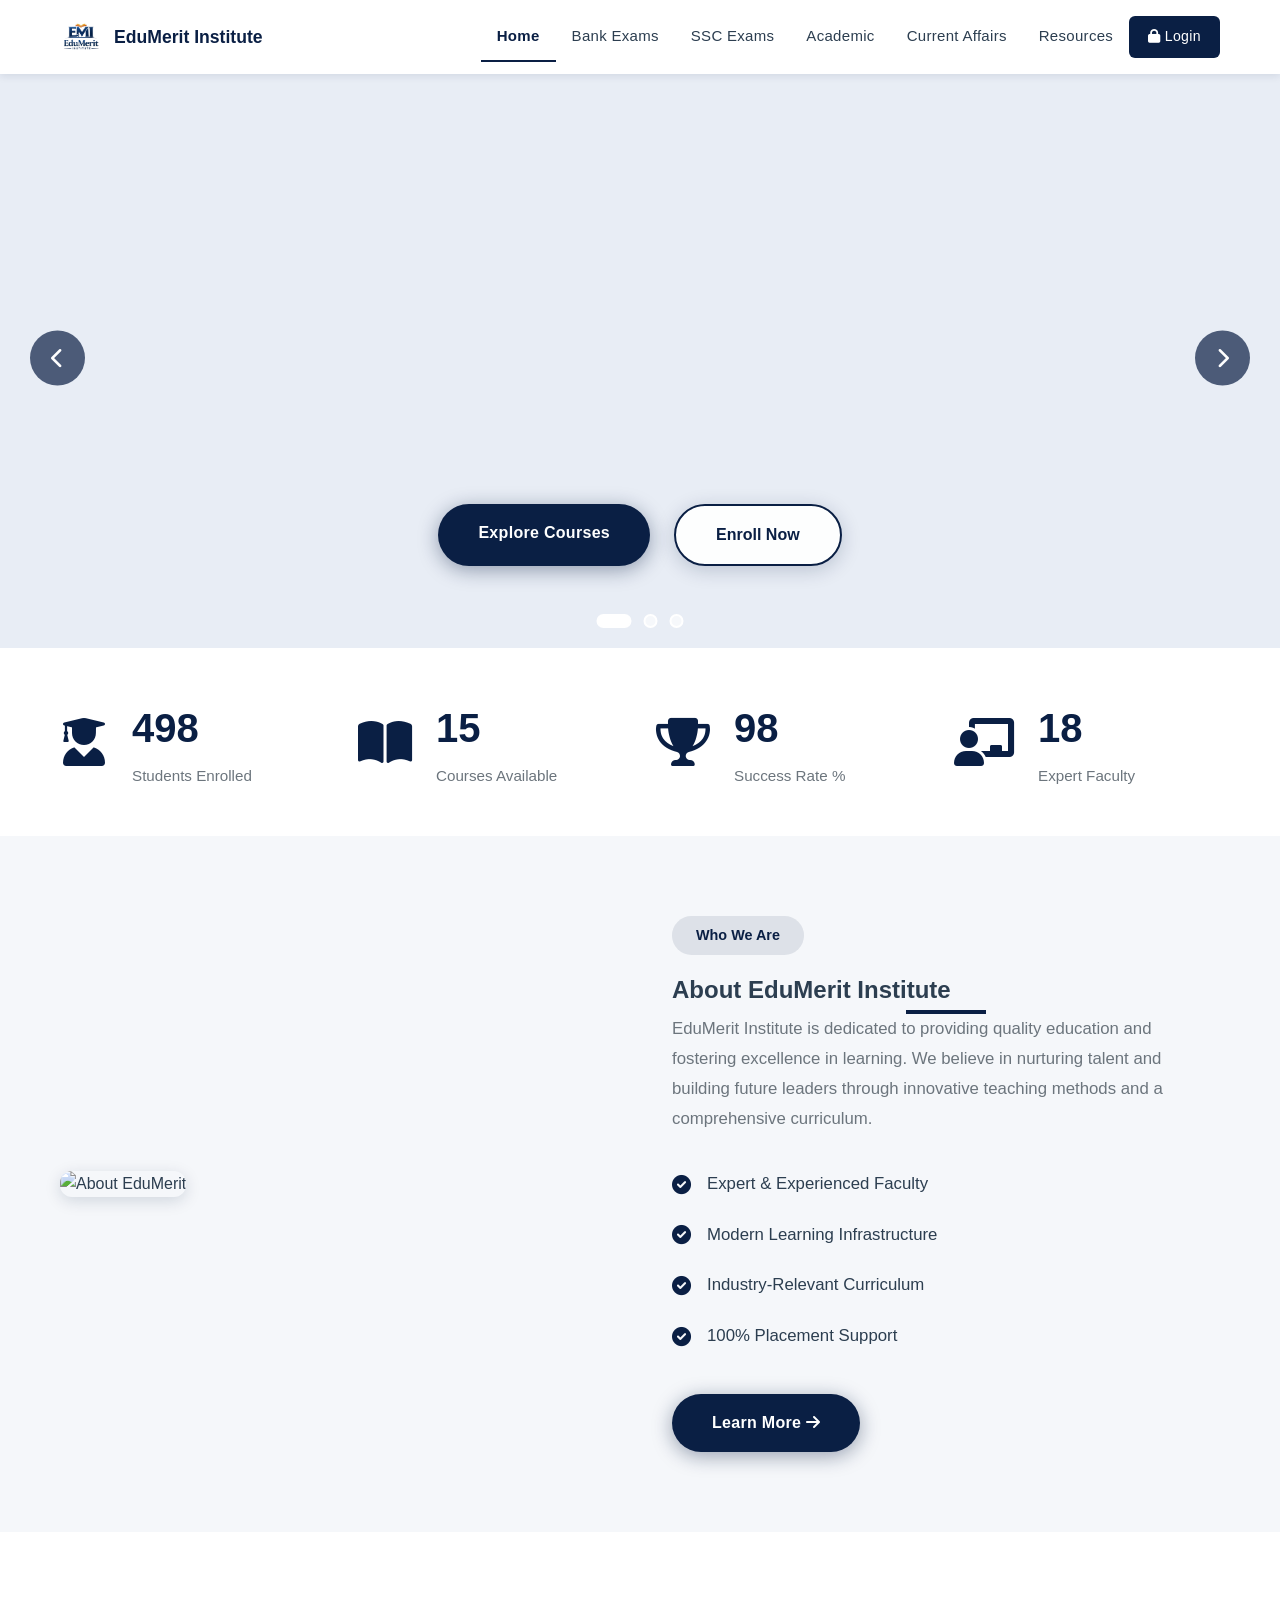
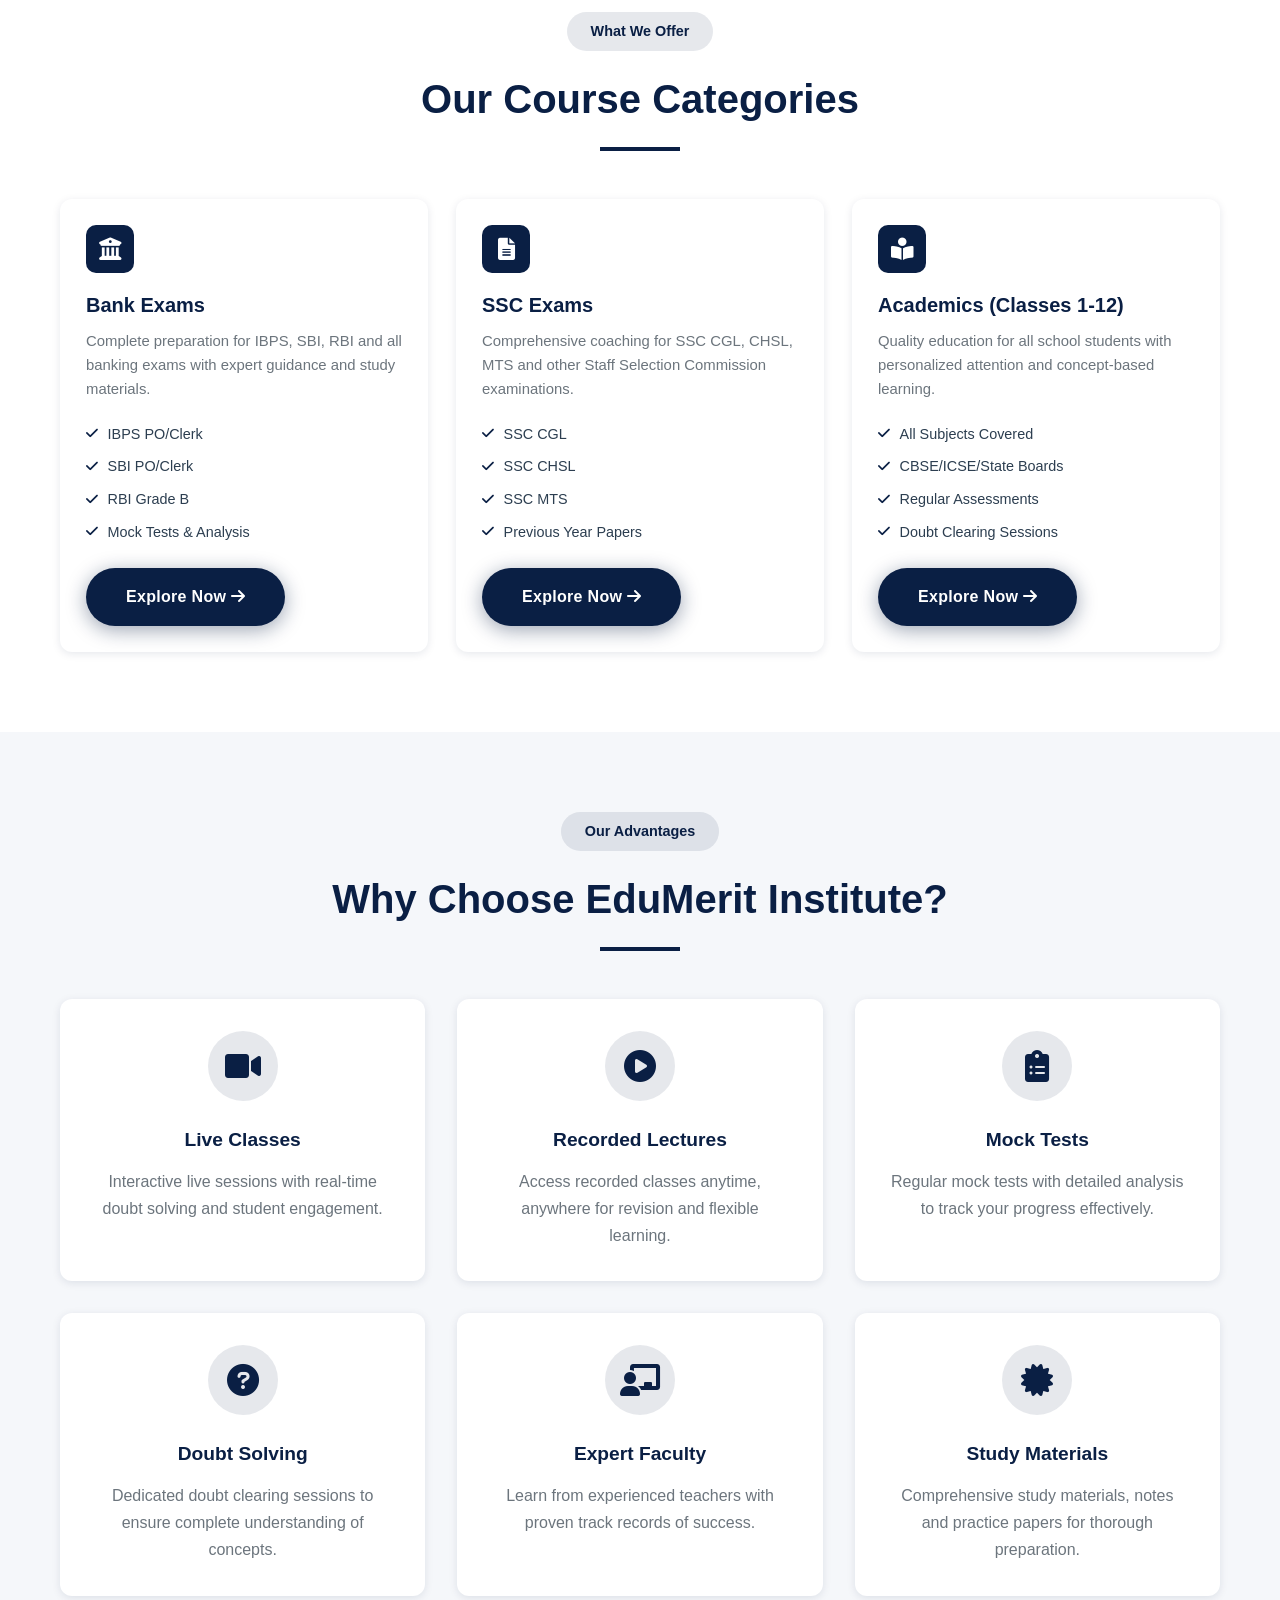
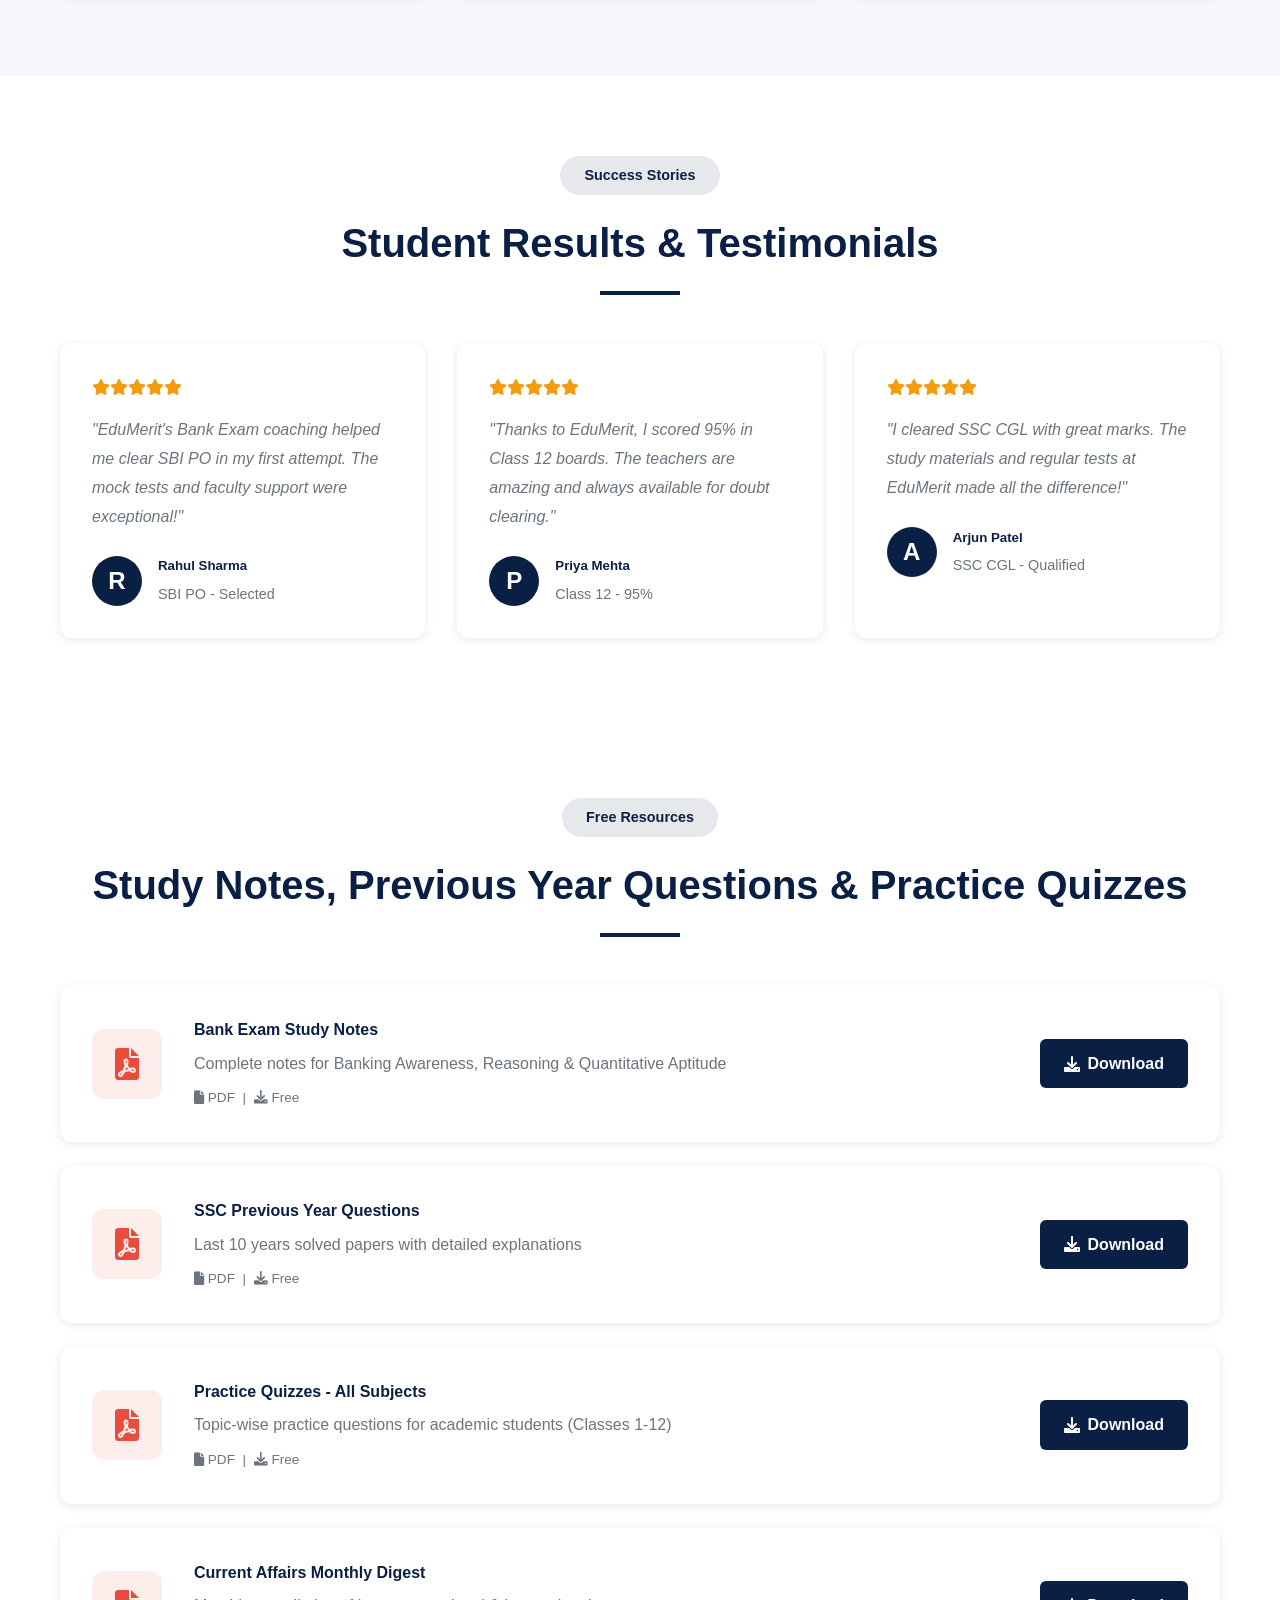
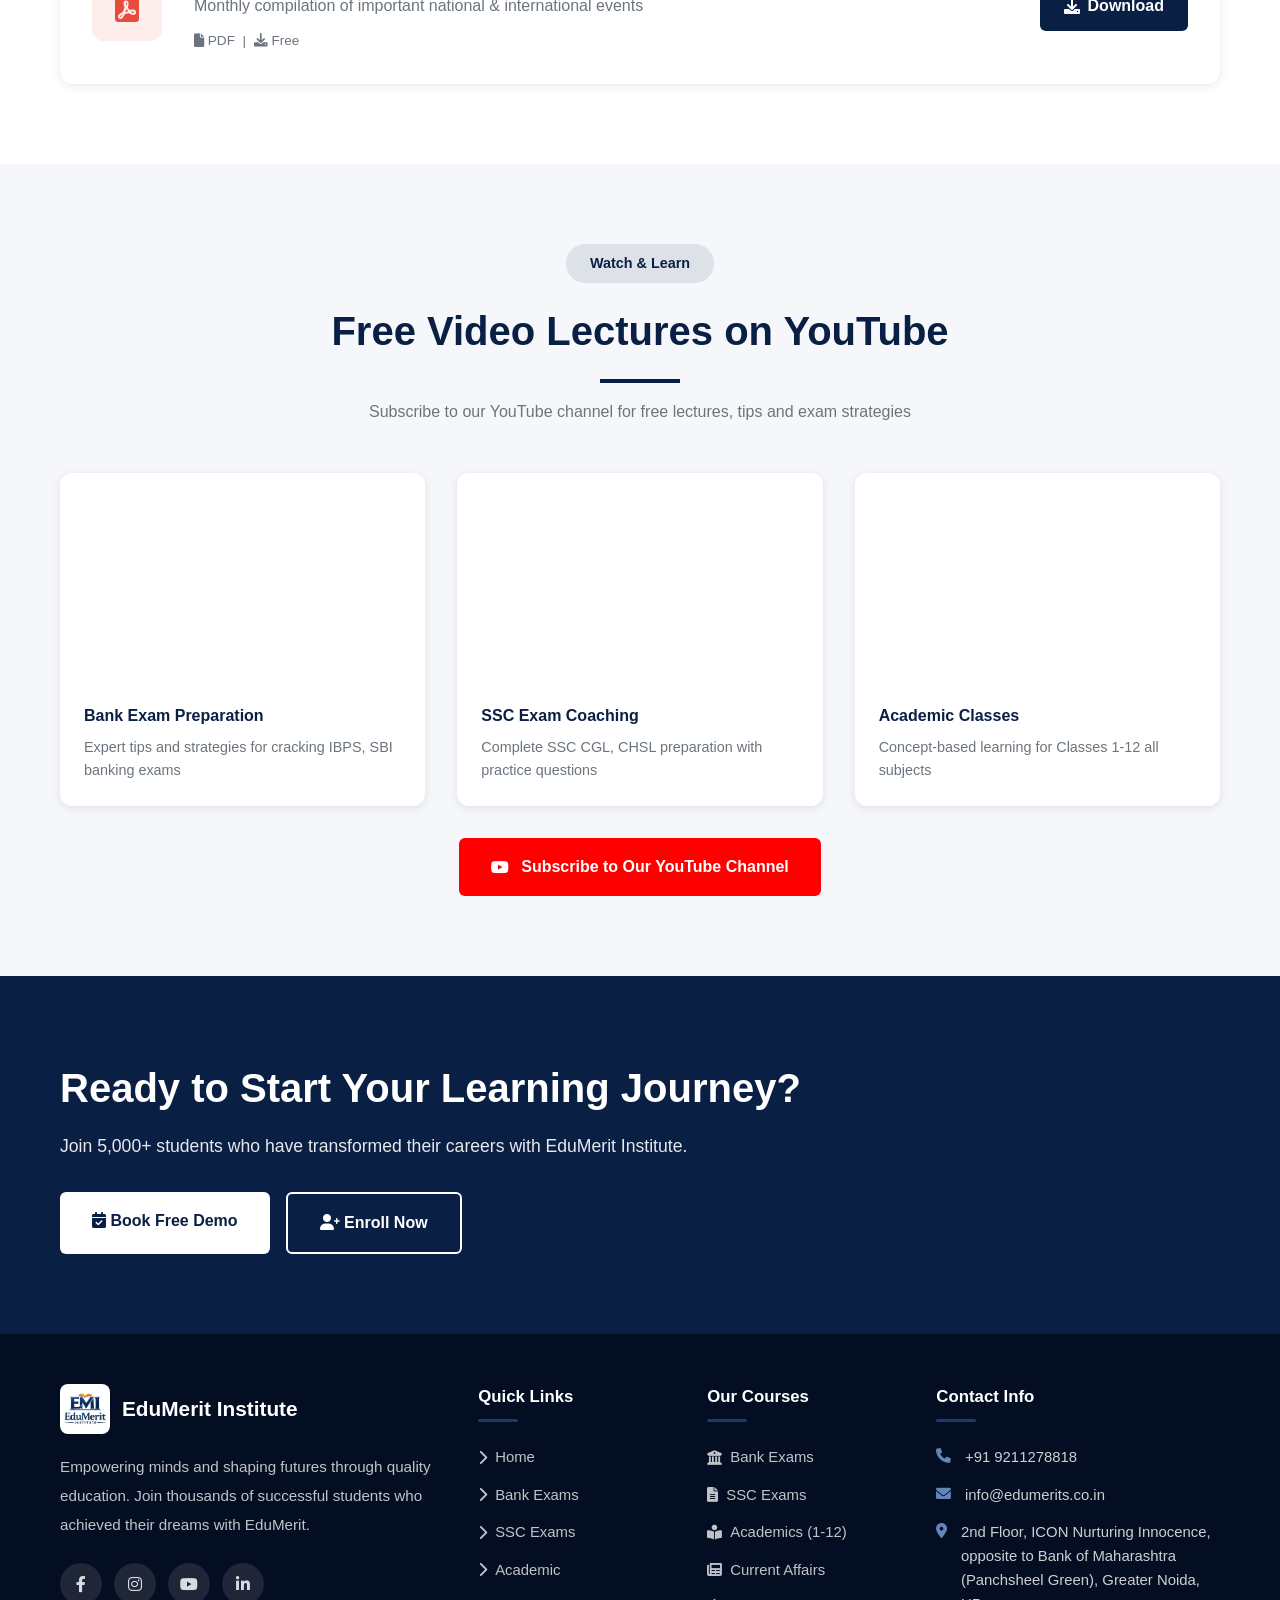
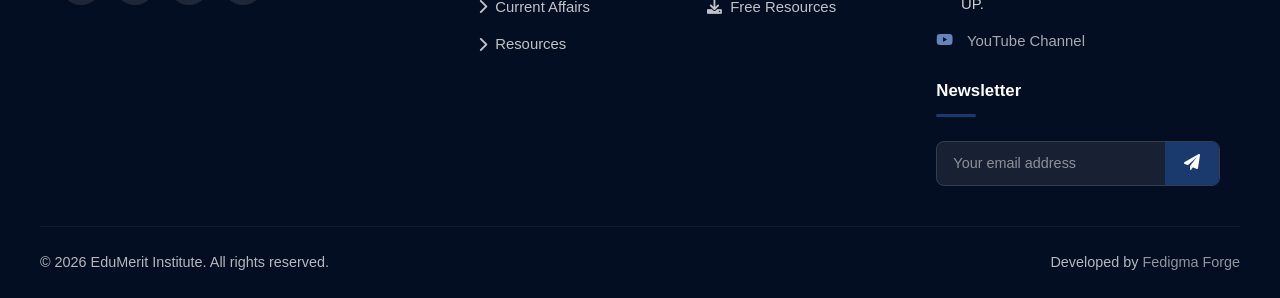
==== index.html @ 6891a433 "initial commit" ====
<!DOCTYPE html>
<html lang="en">
<head>
    <meta charset="UTF-8">
    <meta name="viewport" content="width=device-width, initial-scale=1.0">
    <title>EduMerit Institute - Excellence in Education</title>
    <link rel="stylesheet" href="public/css/style.css">
    <link rel="stylesheet" href="https://cdnjs.cloudflare.com/ajax/libs/font-awesome/6.0.0/css/all.min.css">
</head>
<body>

    <!-- NAVBAR -->
    <nav class="navbar" id="navbar">
        <div class="container nav-inner">
            <a href="index.html" class="logo">
                <img src="Logo/1.jpg" alt="EduMerit">
                <span>EduMerit Institute</span>
            </a>
            <ul class="nav-links" id="navLinks">
                <li><a href="index.html" class="active">Home</a></li>
                <li><a href="pages/bank-exams.html">Bank Exams</a></li>
                <li><a href="pages/ssc-exams.html">SSC Exams</a></li>
                <li><a href="pages/academic.html">Academic</a></li>
                <li><a href="pages/current-affairs.html">Current Affairs</a></li>
                <li><a href="pages/resources.html">Resources</a></li>
                <li><a href="admin/login.html" class="btn-admin"><i class="fas fa-lock"></i> Login</a></li>
            </ul>
            <button class="menu-toggle" id="menuToggle"><i class="fas fa-bars"></i></button>
        </div>
    </nav>

    <!-- HERO BANNER SLIDER -->
    <section class="hero" id="heroBanner">
        <div class="slider-track" id="sliderTrack">
            <div class="slide active" style="background: url('hero Banner section/Homepage Hero Banner- 1.png') center top/100% 100% no-repeat;">
                <div class="slide-content">
                    <div class="slide-btns">
                        <a href="pages/bank-exams.html" class="btn-primary">Explore Courses</a>
                        <a href="pages/academic.html" class="btn-outline">Enroll Now</a>
                    </div>
                </div>
            </div>
            <div class="slide" style="background: url('hero Banner section/Homepage Hero Banner - 2.png') center top/100% 100% no-repeat;">
                <div class="slide-content">
                    <div class="slide-btns">
                        <a href="pages/bank-exams.html" class="btn-primary">Bank Exams</a>
                        <a href="pages/ssc-exams.html" class="btn-outline">SSC Exams</a>
                    </div>
                </div>
            </div>
            <div class="slide" style="background: url('hero Banner section/Homepage Hero Banner - 3.png') center top/100% 100% no-repeat;">
                <div class="slide-content">
                    <div class="slide-btns">
                        <a href="pages/academic.html" class="btn-primary">View Programs</a>
                        <a href="pages/current-affairs.html" class="btn-outline">Current Affairs</a>
                    </div>
                </div>
            </div>
        </div>
        <button class="slider-btn prev" id="sliderPrev"><i class="fas fa-chevron-left"></i></button>
        <button class="slider-btn next" id="sliderNext"><i class="fas fa-chevron-right"></i></button>
        <div class="slider-dots" id="sliderDots">
            <span class="dot active" data-index="0"></span>
            <span class="dot" data-index="1"></span>
            <span class="dot" data-index="2"></span>
        </div>
    </section>

    <!-- STATS BAR -->
    <section class="stats-bar">
        <div class="container stats-grid">
            <div class="stat-item">
                <i class="fas fa-user-graduate"></i>
                <div>
                    <h3 class="counter" data-target="500">0</h3>
                    <p>Students Enrolled</p>
                </div>
            </div>
            <div class="stat-item">
                <i class="fas fa-book-open"></i>
                <div>
                    <h3 class="counter" data-target="15">0</h3>
                    <p>Courses Available</p>
                </div>
            </div>
            <div class="stat-item">
                <i class="fas fa-trophy"></i>
                <div>
                    <h3 class="counter" data-target="98">0</h3>
                    <p>Success Rate %</p>
                </div>
            </div>
            <div class="stat-item">
                <i class="fas fa-chalkboard-teacher"></i>
                <div>
                    <h3 class="counter" data-target="18">0</h3>
                    <p>Expert Faculty</p>
                </div>
            </div>
        </div>
    </section>

    <!-- ABOUT SECTION -->
    <section class="about-section">
        <div class="container about-grid">
            <div class="about-img">
                <img src="Logo/2.jpg" alt="About EduMerit">
            </div>
            <div class="about-text">
                <span class="section-tag">Who We Are</span>
                <h2>About EduMerit Institute</h2>
                <div class="divider"></div>
                <p id="aboutPreview">EduMerit Institute is dedicated to providing quality education and fostering excellence in learning. We believe in nurturing talent and building future leaders through innovative teaching methods and a comprehensive curriculum.</p>
                <ul class="check-list">
                    <li><i class="fas fa-check-circle"></i> Expert & Experienced Faculty</li>
                    <li><i class="fas fa-check-circle"></i> Modern Learning Infrastructure</li>
                    <li><i class="fas fa-check-circle"></i> Industry-Relevant Curriculum</li>
                    <li><i class="fas fa-check-circle"></i> 100% Placement Support</li>
                </ul>
                <a href="pages/about.html" class="btn-primary">Learn More <i class="fas fa-arrow-right"></i></a>
            </div>
        </div>
    </section>

    <!-- COURSES SECTION -->
    <section class="courses-section" id="courses">
        <div class="container">
            <div class="section-header">
                <span class="section-tag">What We Offer</span>
                <h2>Our Course Categories</h2>
                <div class="divider"></div>
            </div>
            <div class="main-courses-grid">
                <div class="main-course-card">
                    <div class="main-course-icon"><i class="fas fa-university"></i></div>
                    <h3>Bank Exams</h3>
                    <p>Complete preparation for IBPS, SBI, RBI and all banking exams with expert guidance and study materials.</p>
                    <ul class="course-features">
                        <li><i class="fas fa-check"></i> IBPS PO/Clerk</li>
                        <li><i class="fas fa-check"></i> SBI PO/Clerk</li>
                        <li><i class="fas fa-check"></i> RBI Grade B</li>
                        <li><i class="fas fa-check"></i> Mock Tests & Analysis</li>
                    </ul>
                    <a href="pages/bank-exams.html" class="btn-primary">Explore Now <i class="fas fa-arrow-right"></i></a>
                </div>
                <div class="main-course-card">
                    <div class="main-course-icon"><i class="fas fa-file-alt"></i></div>
                    <h3>SSC Exams</h3>
                    <p>Comprehensive coaching for SSC CGL, CHSL, MTS and other Staff Selection Commission examinations.</p>
                    <ul class="course-features">
                        <li><i class="fas fa-check"></i> SSC CGL</li>
                        <li><i class="fas fa-check"></i> SSC CHSL</li>
                        <li><i class="fas fa-check"></i> SSC MTS</li>
                        <li><i class="fas fa-check"></i> Previous Year Papers</li>
                    </ul>
                    <a href="pages/ssc-exams.html" class="btn-primary">Explore Now <i class="fas fa-arrow-right"></i></a>
                </div>
                <div class="main-course-card">
                    <div class="main-course-icon"><i class="fas fa-book-reader"></i></div>
                    <h3>Academics (Classes 1-12)</h3>
                    <p>Quality education for all school students with personalized attention and concept-based learning.</p>
                    <ul class="course-features">
                        <li><i class="fas fa-check"></i> All Subjects Covered</li>
                        <li><i class="fas fa-check"></i> CBSE/ICSE/State Boards</li>
                        <li><i class="fas fa-check"></i> Regular Assessments</li>
                        <li><i class="fas fa-check"></i> Doubt Clearing Sessions</li>
                    </ul>
                    <a href="pages/academic.html" class="btn-primary">Explore Now <i class="fas fa-arrow-right"></i></a>
                </div>
            </div>
        </div>
    </section>

    <!-- WHY CHOOSE US -->
    <section class="why-choose-section">
        <div class="container">
            <div class="section-header">
                <span class="section-tag">Our Advantages</span>
                <h2>Why Choose EduMerit Institute?</h2>
                <div class="divider"></div>
            </div>
            <div class="features-grid">
                <div class="feature-card">
                    <div class="feature-icon"><i class="fas fa-video"></i></div>
                    <h4>Live Classes</h4>
                    <p>Interactive live sessions with real-time doubt solving and student engagement.</p>
                </div>
                <div class="feature-card">
                    <div class="feature-icon"><i class="fas fa-play-circle"></i></div>
                    <h4>Recorded Lectures</h4>
                    <p>Access recorded classes anytime, anywhere for revision and flexible learning.</p>
                </div>
                <div class="feature-card">
                    <div class="feature-icon"><i class="fas fa-clipboard-list"></i></div>
                    <h4>Mock Tests</h4>
                    <p>Regular mock tests with detailed analysis to track your progress effectively.</p>
                </div>
                <div class="feature-card">
                    <div class="feature-icon"><i class="fas fa-question-circle"></i></div>
                    <h4>Doubt Solving</h4>
                    <p>Dedicated doubt clearing sessions to ensure complete understanding of concepts.</p>
                </div>
                <div class="feature-card">
                    <div class="feature-icon"><i class="fas fa-chalkboard-teacher"></i></div>
                    <h4>Expert Faculty</h4>
                    <p>Learn from experienced teachers with proven track records of success.</p>
                </div>
                <div class="feature-card">
                    <div class="feature-icon"><i class="fas fa-certificate"></i></div>
                    <h4>Study Materials</h4>
                    <p>Comprehensive study materials, notes and practice papers for thorough preparation.</p>
                </div>
            </div>
        </div>
    </section>

    <!-- STUDENT RESULTS / TESTIMONIALS -->
    <section class="results-section">
        <div class="container">
            <div class="section-header">
                <span class="section-tag">Success Stories</span>
                <h2>Student Results & Testimonials</h2>
                <div class="divider"></div>
            </div>
            <div class="results-grid" id="testimonialsGrid">
                <div class="testimonial-card">
                    <div class="stars"><i class="fas fa-star"></i><i class="fas fa-star"></i><i class="fas fa-star"></i><i class="fas fa-star"></i><i class="fas fa-star"></i></div>
                    <p>"EduMerit's Bank Exam coaching helped me clear SBI PO in my first attempt. The mock tests and faculty support were exceptional!"</p>
                    <div class="testimonial-author">
                        <div class="author-avatar">R</div>
                        <div>
                            <h5>Rahul Sharma</h5>
                            <span>SBI PO - Selected</span>
                        </div>
                    </div>
                </div>
                <div class="testimonial-card">
                    <div class="stars"><i class="fas fa-star"></i><i class="fas fa-star"></i><i class="fas fa-star"></i><i class="fas fa-star"></i><i class="fas fa-star"></i></div>
                    <p>"Thanks to EduMerit, I scored 95% in Class 12 boards. The teachers are amazing and always available for doubt clearing."</p>
                    <div class="testimonial-author">
                        <div class="author-avatar">P</div>
                        <div>
                            <h5>Priya Mehta</h5>
                            <span>Class 12 - 95%</span>
                        </div>
                    </div>
                </div>
                <div class="testimonial-card">
                    <div class="stars"><i class="fas fa-star"></i><i class="fas fa-star"></i><i class="fas fa-star"></i><i class="fas fa-star"></i><i class="fas fa-star"></i></div>
                    <p>"I cleared SSC CGL with great marks. The study materials and regular tests at EduMerit made all the difference!"</p>
                    <div class="testimonial-author">
                        <div class="author-avatar">A</div>
                        <div>
                            <h5>Arjun Patel</h5>
                            <span>SSC CGL - Qualified</span>
                        </div>
                    </div>
                </div>
            </div>
        </div>
    </section>

    <!-- FREE RESOURCES -->
    <section class="resources-section" id="resources">
        <div class="container">
            <div class="section-header">
                <span class="section-tag">Free Resources</span>
                <h2>Study Notes, Previous Year Questions & Practice Quizzes</h2>
                <div class="divider"></div>
            </div>
            <div class="resources-grid" id="resourcesGrid">
                <div class="resource-card">
                    <div class="resource-icon pdf"><i class="fas fa-file-pdf"></i></div>
                    <div class="resource-info">
                        <h4>Bank Exam Study Notes</h4>
                        <p>Complete notes for Banking Awareness, Reasoning & Quantitative Aptitude</p>
                        <span class="resource-meta"><i class="fas fa-file"></i> PDF &nbsp;|&nbsp; <i class="fas fa-download"></i> Free</span>
                    </div>
                    <a href="#" class="btn-download"><i class="fas fa-download"></i> Download</a>
                </div>
                <div class="resource-card">
                    <div class="resource-icon pdf"><i class="fas fa-file-pdf"></i></div>
                    <div class="resource-info">
                        <h4>SSC Previous Year Questions</h4>
                        <p>Last 10 years solved papers with detailed explanations</p>
                        <span class="resource-meta"><i class="fas fa-file"></i> PDF &nbsp;|&nbsp; <i class="fas fa-download"></i> Free</span>
                    </div>
                    <a href="#" class="btn-download"><i class="fas fa-download"></i> Download</a>
                </div>
                <div class="resource-card">
                    <div class="resource-icon pdf"><i class="fas fa-file-pdf"></i></div>
                    <div class="resource-info">
                        <h4>Practice Quizzes - All Subjects</h4>
                        <p>Topic-wise practice questions for academic students (Classes 1-12)</p>
                        <span class="resource-meta"><i class="fas fa-file"></i> PDF &nbsp;|&nbsp; <i class="fas fa-download"></i> Free</span>
                    </div>
                    <a href="#" class="btn-download"><i class="fas fa-download"></i> Download</a>
                </div>
                <div class="resource-card">
                    <div class="resource-icon pdf"><i class="fas fa-file-pdf"></i></div>
                    <div class="resource-info">
                        <h4>Current Affairs Monthly Digest</h4>
                        <p>Monthly compilation of important national & international events</p>
                        <span class="resource-meta"><i class="fas fa-file"></i> PDF &nbsp;|&nbsp; <i class="fas fa-download"></i> Free</span>
                    </div>
                    <a href="#" class="btn-download"><i class="fas fa-download"></i> Download</a>
                </div>
            </div>
        </div>
    </section>



    <!-- YOUTUBE / VIDEO SECTION -->
    <section class="video-section">
        <div class="container">
            <div class="section-header">
                <span class="section-tag">Watch & Learn</span>
                <h2>Free Video Lectures on YouTube</h2>
                <div class="divider"></div>
                <p style="color:var(--text-gray);margin-top:1rem;">Subscribe to our YouTube channel for free lectures, tips and exam strategies</p>
            </div>
            <div class="video-grid">
                <div class="video-card">
                    <div class="video-thumb">
                        <iframe src="https://www.youtube.com/embed?listType=user_uploads&list=UCu2cD8WHMywQ0KlH54UnqwQ" allowfullscreen title="EduMerit Bank Exam Lecture"></iframe>
                    </div>
                    <div class="video-info">
                        <h4>Bank Exam Preparation</h4>
                        <p>Expert tips and strategies for cracking IBPS, SBI banking exams</p>
                    </div>
                </div>
                <div class="video-card">
                    <div class="video-thumb">
                        <iframe src="https://www.youtube.com/embed?listType=user_uploads&list=UCu2cD8WHMywQ0KlH54UnqwQ" allowfullscreen title="EduMerit SSC Exam Lecture"></iframe>
                    </div>
                    <div class="video-info">
                        <h4>SSC Exam Coaching</h4>
                        <p>Complete SSC CGL, CHSL preparation with practice questions</p>
                    </div>
                </div>
                <div class="video-card">
                    <div class="video-thumb">
                        <iframe src="https://www.youtube.com/embed?listType=user_uploads&list=UCu2cD8WHMywQ0KlH54UnqwQ" allowfullscreen title="EduMerit Academic Lecture"></iframe>
                    </div>
                    <div class="video-info">
                        <h4>Academic Classes</h4>
                        <p>Concept-based learning for Classes 1-12 all subjects</p>
                    </div>
                </div>
            </div>
            <div class="text-center mt-2">
                <a href="https://www.youtube.com/channel/UCu2cD8WHMywQ0KlH54UnqwQ" target="_blank" class="btn-youtube">
                    <i class="fab fa-youtube"></i> Subscribe to Our YouTube Channel
                </a>
            </div>
        </div>
    </section>

    <!-- CTA BANNER -->
    <section class="cta-section">
        <div class="container cta-inner">
            <div class="cta-text">
                <h2>Ready to Start Your Learning Journey?</h2>
                <p>Join 5,000+ students who have transformed their careers with EduMerit Institute.</p>
            </div>
            <div class="cta-actions">
                <a href="pages/contact.html" class="btn-white"><i class="fas fa-calendar-check"></i> Book Free Demo</a>
                <a href="pages/contact.html" class="btn-outline-white"><i class="fas fa-user-plus"></i> Enroll Now</a>
            </div>
        </div>
    </section>

    <!-- FOOTER -->
    <footer class="footer">
        <div class="container footer-grid">
            <div class="footer-col">
                <div class="footer-logo">
                    <img src="Logo/1.jpg" alt="EduMerit">
                    <span>EduMerit Institute</span>
                </div>
                <p>Empowering minds and shaping futures through quality education. Join thousands of successful students who achieved their dreams with EduMerit.</p>
                <div class="social-links">
                    <a href="https://www.facebook.com/profile.php?id=61588608520301" target="_blank" class="fb" aria-label="Facebook"><i class="fab fa-facebook-f"></i></a>
                    <a href="https://www.instagram.com/edumeritinstitute/" target="_blank" class="ig" aria-label="Instagram"><i class="fab fa-instagram"></i></a>
                    <a href="https://www.youtube.com/channel/UCu2cD8WHMywQ0KlH54UnqwQ" target="_blank" class="yt" aria-label="YouTube"><i class="fab fa-youtube"></i></a>
                    <a href="https://www.linkedin.com/in/edumerit-institute/" target="_blank" class="li" aria-label="LinkedIn"><i class="fab fa-linkedin-in"></i></a>
                </div>
            </div>
            <div class="footer-col">
                <h4>Quick Links</h4>
                <ul>
                    <li><a href="index.html"><i class="fas fa-chevron-right"></i> Home</a></li>
                    <li><a href="pages/bank-exams.html"><i class="fas fa-chevron-right"></i> Bank Exams</a></li>
                    <li><a href="pages/ssc-exams.html"><i class="fas fa-chevron-right"></i> SSC Exams</a></li>
                    <li><a href="pages/academic.html"><i class="fas fa-chevron-right"></i> Academic</a></li>
                    <li><a href="pages/current-affairs.html"><i class="fas fa-chevron-right"></i> Current Affairs</a></li>
                    <li><a href="pages/resources.html"><i class="fas fa-chevron-right"></i> Resources</a></li>

                </ul>
            </div>
            <div class="footer-col">
                <h4>Our Courses</h4>
                <ul>
                    <li><a href="pages/bank-exams.html"><i class="fas fa-university"></i> Bank Exams</a></li>
                    <li><a href="pages/ssc-exams.html"><i class="fas fa-file-alt"></i> SSC Exams</a></li>
                    <li><a href="pages/academic.html"><i class="fas fa-book-reader"></i> Academics (1-12)</a></li>
                    <li><a href="pages/current-affairs.html"><i class="fas fa-newspaper"></i> Current Affairs</a></li>
                    <li><a href="pages/resources.html"><i class="fas fa-download"></i> Free Resources</a></li>
                </ul>
            </div>
            <div class="footer-col">
                <h4>Contact Info</h4>
                <ul class="footer-contact">
                    <li><i class="fas fa-phone"></i> <span id="footerPhone">+91 9211278818</span></li>
                    <li><i class="fas fa-envelope"></i> <span id="footerEmail">info@edumerits.co.in</span></li>
                    <li><i class="fas fa-map-marker-alt"></i> <span id="footerAddress">2nd Floor, ICON Nurturing Innocence, opposite to Bank of Maharashtra (Panchsheel Green), Greater Noida, UP.</span></li>
                    <li><i class="fab fa-youtube"></i> <a href="https://www.youtube.com/channel/UCu2cD8WHMywQ0KlH54UnqwQ" target="_blank" style="color:rgba(255,255,255,0.8);text-decoration:none;">YouTube Channel</a></li>
                </ul>
                <h4 style="margin-top:1.5rem;">Newsletter</h4>
                <form class="newsletter-form" id="newsletterForm">
                    <input type="email" placeholder="Your email address" required>
                    <button type="submit"><i class="fas fa-paper-plane"></i></button>
                </form>
            </div>
        </div>
        <div class="footer-bottom container">
            <p>&copy; 2026 EduMerit Institute. All rights reserved.</p>
            <p>Developed by <a href="https://fedigmaforge.com/" target="_blank" style="color:rgba(255,255,255,0.8);text-decoration:none;transition:color 0.2s;" onmouseover="this.style.color='#fff'" onmouseout="this.style.color='rgba(255,255,255,0.8)'">Fedigma Forge</a></p>
        </div>
    </footer>

    <button class="scroll-top" id="scrollTop"><i class="fas fa-arrow-up"></i></button>

    <script src="public/js/main.js"></script>
</body>
</html>
---- public/css/style.css ----
* {
    margin: 0;
    padding: 0;
    box-sizing: border-box;
}

:root {
    --navy: #0a1f44;
    --navy-light: #1a3a6e;
    --navy-dark: #051229;
    --white: #ffffff;
    --light-gray: #f5f7fa;
    --text-dark: #2c3e50;
    --text-gray: #6c757d;
    --border: #e1e8ed;
    --shadow: 0 2px 8px rgba(10, 31, 68, 0.1);
    --shadow-lg: 0 4px 16px rgba(10, 31, 68, 0.15);
}

html {
    scroll-behavior: smooth;
}

body {
    font-family: 'Segoe UI', Tahoma, Geneva, Verdana, sans-serif;
    line-height: 1.6;
    color: var(--text-dark);
    background: var(--white);
}

.container {
    max-width: 1200px;
    margin: 0 auto;
    padding: 0 20px;
}

/* NAVBAR */
.navbar {
    background: var(--white);
    box-shadow: var(--shadow);
    position: fixed;
    width: 100%;
    top: 0;
    z-index: 1000;
    transition: all 0.3s;
}

.navbar.scrolled {
    box-shadow: var(--shadow-lg);
}

.nav-inner {
    display: flex;
    justify-content: space-between;
    align-items: center;
    padding: 0.75rem 20px;
}

.logo {
    display: flex;
    align-items: center;
    gap: 0.75rem;
    text-decoration: none;
    color: var(--navy);
    font-weight: 700;
    font-size: 1.1rem;
    flex-shrink: 0;
}

.logo img {
    height: 42px;
    border-radius: 6px;
}

.nav-links {
    display: flex !important;
    flex-direction: row !important;
    list-style: none;
    gap: 0;
    align-items: center;
    flex-wrap: nowrap;
    position: static !important;
    width: auto !important;
    height: auto !important;
    background: none !important;
    box-shadow: none !important;
    padding: 0 !important;
}

.nav-links a {
    text-decoration: none;
    color: var(--text-dark);
    font-weight: 500;
    font-size: 15px;
    letter-spacing: 0.3px;
    white-space: nowrap;
    padding: 12px 16px;
    display: block;
    position: relative;
    border-bottom: 2px solid transparent;
    transition: color 0.2s, border-color 0.2s;
}

.nav-links a:hover {
    color: var(--navy);
}

.nav-links a.active {
    color: var(--navy);
    font-weight: 600;
    border-bottom: 2px solid var(--navy);
}

.btn-admin {
    background: var(--navy) !important;
    color: var(--white) !important;
    padding: 0.55rem 1.2rem !important;
    border-radius: 6px;
    display: flex;
    align-items: center;
    gap: 0.4rem;
    font-size: 0.88rem !important;
}

.btn-admin:hover {
    background: var(--navy-light) !important;
}

.menu-toggle {
    display: none;
    background: none;
    border: none;
    font-size: 1.5rem;
    color: var(--navy);
    cursor: pointer;
}

/* HERO SLIDER */
.hero {
    margin-top: 68px;
    height: 580px;
    position: relative;
    overflow: hidden;
    background: #e8edf5;
}

.slider-track {
    position: relative;
    width: 100%;
    height: 100%;
}

.slide {
    position: absolute;
    width: 100%;
    height: 100%;
    display: flex;
    align-items: flex-end;
    justify-content: center;
    opacity: 0;
    transition: opacity 0.7s ease;
    background-size: 100% 100% !important;
    background-position: center top !important;
    background-repeat: no-repeat !important;
    transform: scale(1);
}

.slide.active {
    opacity: 1;
    animation: heroZoom 6s ease-out forwards;
}

@keyframes heroZoom {
    from { background-size: 100% 100% !important; }
    to   { background-size: 108% 108% !important; }
}

.slide-content {
    text-align: center;
    max-width: 1200px;
    width: 100%;
    padding: 2rem;
    position: absolute;
    bottom: 50px;
    left: 50%;
    transform: translateX(-50%);
    z-index: 2;
}

.slide-btns {
    display: flex;
    gap: 1.5rem;
    justify-content: center;
    flex-wrap: wrap;
}

.btn-primary {
    background: var(--navy);
    color: var(--white);
    padding: 1rem 2.5rem;
    border-radius: 50px;
    text-decoration: none;
    font-weight: 700;
    font-size: 1rem;
    transition: all 0.3s;
    display: inline-block;
    box-shadow: 0 4px 20px rgba(10,31,68,0.4);
    letter-spacing: 0.3px;
}

.btn-primary:hover {
    transform: translateY(-3px);
    box-shadow: 0 8px 25px rgba(10,31,68,0.5);
    background: var(--navy-light);
}

.btn-outline {
    background: rgba(255,255,255,0.92);
    color: var(--navy);
    padding: 1rem 2.5rem;
    border: 2px solid var(--navy);
    border-radius: 50px;
    text-decoration: none;
    font-weight: 700;
    font-size: 1rem;
    transition: all 0.3s;
    display: inline-block;
    box-shadow: 0 4px 20px rgba(10,31,68,0.2);
}

.btn-outline:hover {
    background: var(--navy);
    color: var(--white);
    transform: translateY(-3px);
    box-shadow: 0 8px 25px rgba(10,31,68,0.4);
}

.slider-btn {
    position: absolute;
    top: 50%;
    transform: translateY(-50%);
    background: rgba(10, 31, 68, 0.7);
    border: none;
    color: var(--white);
    width: 55px;
    height: 55px;
    border-radius: 50%;
    cursor: pointer;
    font-size: 1.3rem;
    transition: all 0.3s;
    z-index: 10;
}

.slider-btn:hover {
    background: var(--navy);
    transform: translateY(-50%) scale(1.1);
}

.slider-btn.prev {
    left: 30px;
}

.slider-btn.next {
    right: 30px;
}

.slider-dots {
    position: absolute;
    bottom: 20px;
    left: 50%;
    transform: translateX(-50%);
    display: flex;
    gap: 12px;
    z-index: 10;
}

.dot {
    width: 14px;
    height: 14px;
    border-radius: 50%;
    background: rgba(255, 255, 255, 0.6);
    cursor: pointer;
    transition: all 0.3s;
    border: 2px solid var(--white);
}

.dot.active {
    background: var(--white);
    width: 35px;
    border-radius: 7px;
}

/* STATS BAR */
.stats-bar {
    background: var(--white);
    padding: 3rem 20px;
    box-shadow: var(--shadow);
}

.stats-grid {
    display: grid;
    grid-template-columns: repeat(auto-fit, minmax(250px, 1fr));
    gap: 2rem;
}

.stat-item {
    display: flex;
    align-items: center;
    gap: 1.5rem;
}

.stat-item i {
    font-size: 3rem;
    color: var(--navy);
}

.stat-item h3 {
    font-size: 2.5rem;
    color: var(--navy);
    font-weight: 700;
    margin-bottom: 0.25rem;
}

.stat-item p {
    color: var(--text-gray);
    font-size: 0.95rem;
}

/* SECTIONS */
.about-section,
.courses-section,
.affairs-section,
.resources-section,
.video-section,
.testimonials-section,
.blog-section {
    padding: 80px 20px;
}

.about-section {
    background: var(--light-gray);
}

.section-header {
    text-align: center;
    margin-bottom: 3rem;
}

.section-tag {
    display: inline-block;
    background: rgba(10, 31, 68, 0.1);
    color: var(--navy);
    padding: 0.5rem 1.5rem;
    border-radius: 30px;
    font-size: 0.9rem;
    font-weight: 600;
    margin-bottom: 1rem;
}

.section-header h2 {
    font-size: 2.5rem;
    color: var(--navy);
    margin-bottom: 1rem;
}

.divider {
    width: 80px;
    height: 4px;
    background: var(--navy);
    margin: 0 auto;
}

/* ABOUT */
.about-grid {
    display: grid;
    grid-template-columns: 1fr 1fr;
    gap: 4rem;
    align-items: center;
}

.about-img {
    position: relative;
}

.about-img img {
    width: 100%;
    border-radius: 12px;
    box-shadow: var(--shadow-lg);
}

.about-badge {
    position: absolute;
    bottom: 20px;
    right: 20px;
    background: var(--navy);
    color: var(--white);
    padding: 1rem 1.5rem;
    border-radius: 8px;
    display: flex;
    align-items: center;
    gap: 0.75rem;
    font-weight: 600;
}

.about-badge i {
    font-size: 1.5rem;
}

.about-text p {
    font-size: 1.05rem;
    line-height: 1.8;
    color: var(--text-gray);
    margin-bottom: 1.5rem;
}

.check-list {
    list-style: none;
    margin-bottom: 2rem;
}

.check-list li {
    padding: 0.75rem 0;
    display: flex;
    align-items: center;
    gap: 1rem;
    font-size: 1.05rem;
}

.check-list i {
    color: var(--navy);
    font-size: 1.2rem;
}

/* COURSES */
.main-courses-grid {
    display: grid;
    grid-template-columns: repeat(auto-fit, minmax(300px, 1fr));
    gap: 1.75rem;
}

.main-course-card {
    background: var(--white);
    padding: 24px;
    border-radius: 12px;
    box-shadow: var(--shadow);
    transition: all 0.3s;
    border: 2px solid transparent;
}

.main-course-card:hover {
    border-color: var(--navy);
    transform: translateY(-4px);
    box-shadow: 0 10px 30px rgba(0,0,0,0.08);
}

.main-course-icon {
    width: 48px;
    height: 48px;
    background: var(--navy);
    border-radius: 10px;
    display: flex;
    align-items: center;
    justify-content: center;
    margin-bottom: 1rem;
}

.main-course-icon i {
    font-size: 1.4rem;
    color: var(--white);
}

.main-course-card h3 {
    font-size: 1.25rem;
    color: var(--navy);
    margin-bottom: 0.6rem;
}

.main-course-card > p {
    color: var(--text-gray);
    margin-bottom: 1rem;
    line-height: 1.6;
    font-size: 0.93rem;
}

.course-features {
    list-style: none;
    margin-bottom: 1.25rem;
}

.course-features li {
    padding: 0.3rem 0;
    display: flex;
    align-items: center;
    gap: 0.6rem;
    color: var(--text-dark);
    font-size: 0.9rem;
    line-height: 1.6;
}

.course-features i {
    color: var(--navy);
    font-size: 0.85rem;
}

/* WHY CHOOSE US */
.why-choose-section {
    background: var(--light-gray);
    padding: 80px 20px;
}

.features-grid {
    display: grid;
    grid-template-columns: repeat(auto-fit, minmax(280px, 1fr));
    gap: 2rem;
}

.feature-card {
    background: var(--white);
    padding: 2rem;
    border-radius: 12px;
    box-shadow: var(--shadow);
    text-align: center;
    transition: all 0.3s;
}

.feature-card:hover {
    transform: translateY(-5px);
    box-shadow: var(--shadow-lg);
}

.feature-icon {
    width: 70px;
    height: 70px;
    background: rgba(10, 31, 68, 0.1);
    border-radius: 50%;
    display: flex;
    align-items: center;
    justify-content: center;
    margin: 0 auto 1.5rem;
}

.feature-icon i {
    font-size: 2rem;
    color: var(--navy);
}

.feature-card h4 {
    color: var(--navy);
    margin-bottom: 0.75rem;
    font-size: 1.2rem;
}

.feature-card p {
    color: var(--text-gray);
    line-height: 1.7;
}

/* RESULTS / TESTIMONIALS */
.results-section {
    padding: 80px 20px;
}

.results-grid {
    display: grid;
    grid-template-columns: repeat(auto-fit, minmax(320px, 1fr));
    gap: 2rem;
}

/* RESOURCES */
.resources-grid {
    display: grid;
    gap: 1.5rem;
}

.resource-card {
    background: var(--white);
    padding: 2rem;
    border-radius: 12px;
    box-shadow: var(--shadow);
    display: flex;
    align-items: center;
    gap: 2rem;
    transition: all 0.3s;
}

.resource-card:hover {
    box-shadow: var(--shadow-lg);
}

.resource-icon {
    width: 70px;
    height: 70px;
    border-radius: 12px;
    display: flex;
    align-items: center;
    justify-content: center;
    font-size: 2rem;
}

.resource-icon.pdf {
    background: rgba(231, 76, 60, 0.1);
    color: #e74c3c;
}

.resource-info {
    flex: 1;
}

.resource-info h4 {
    color: var(--navy);
    margin-bottom: 0.5rem;
}

.resource-info p {
    color: var(--text-gray);
    margin-bottom: 0.5rem;
}

.resource-meta {
    font-size: 0.85rem;
    color: var(--text-gray);
}

.btn-download {
    background: var(--navy);
    color: var(--white);
    padding: 0.75rem 1.5rem;
    border-radius: 6px;
    text-decoration: none;
    font-weight: 600;
    display: inline-flex;
    align-items: center;
    gap: 0.5rem;
    transition: all 0.3s;
}

.btn-download:hover {
    background: var(--navy-light);
}

/* VIDEO SECTION */
.video-section {
    background: var(--light-gray);
}

.video-grid {
    display: grid;
    grid-template-columns: repeat(auto-fit, minmax(350px, 1fr));
    gap: 2rem;
    margin-bottom: 2rem;
}

.video-card {
    background: var(--white);
    border-radius: 12px;
    overflow: hidden;
    box-shadow: var(--shadow);
}

.video-thumb {
    position: relative;
    padding-bottom: 56.25%;
    height: 0;
}

.video-thumb iframe {
    position: absolute;
    top: 0;
    left: 0;
    width: 100%;
    height: 100%;
    border: none;
}

.video-info {
    padding: 1.5rem;
}

.video-info h4 {
    color: var(--navy);
    margin-bottom: 0.5rem;
}

.video-info p {
    color: var(--text-gray);
    font-size: 0.9rem;
}

.btn-youtube {
    background: #ff0000;
    color: var(--white);
    padding: 1rem 2rem;
    border-radius: 6px;
    text-decoration: none;
    font-weight: 600;
    display: inline-flex;
    align-items: center;
    gap: 0.75rem;
    transition: all 0.3s;
}

.btn-youtube:hover {
    background: #cc0000;
}

/* TESTIMONIALS */
.testimonials-grid {
    display: grid;
    grid-template-columns: repeat(auto-fit, minmax(320px, 1fr));
    gap: 2rem;
}

.testimonial-card {
    background: var(--white);
    padding: 2rem;
    border-radius: 12px;
    box-shadow: var(--shadow);
}

.stars {
    color: #f39c12;
    margin-bottom: 1rem;
}

.testimonial-card p {
    color: var(--text-gray);
    font-style: italic;
    margin-bottom: 1.5rem;
    line-height: 1.8;
}

.testimonial-author {
    display: flex;
    align-items: center;
    gap: 1rem;
}

.author-avatar {
    width: 50px;
    height: 50px;
    background: var(--navy);
    color: var(--white);
    border-radius: 50%;
    display: flex;
    align-items: center;
    justify-content: center;
    font-size: 1.5rem;
    font-weight: 700;
}

.testimonial-author h5 {
    color: var(--navy);
    margin-bottom: 0.25rem;
}

.testimonial-author span {
    color: var(--text-gray);
    font-size: 0.9rem;
}

/* BLOG */
.blog-section {
    background: var(--light-gray);
}

.blog-grid {
    display: grid;
    grid-template-columns: repeat(auto-fit, minmax(320px, 1fr));
    gap: 2rem;
    margin-bottom: 2rem;
}

.blog-card {
    background: var(--white);
    border-radius: 12px;
    overflow: hidden;
    box-shadow: var(--shadow);
    transition: all 0.3s;
}

.blog-card:hover {
    box-shadow: var(--shadow-lg);
}

.blog-img {
    position: relative;
    height: 220px;
    overflow: hidden;
}

.blog-img img {
    width: 100%;
    height: 100%;
    object-fit: cover;
}

.blog-cat {
    position: absolute;
    top: 15px;
    left: 15px;
    background: var(--navy);
    color: var(--white);
    padding: 0.4rem 1rem;
    border-radius: 20px;
    font-size: 0.85rem;
    font-weight: 600;
}

.blog-body {
    padding: 1.5rem;
}

.blog-date {
    color: var(--text-gray);
    font-size: 0.9rem;
    margin-bottom: 0.75rem;
    display: block;
}

.blog-body h4 {
    color: var(--navy);
    margin-bottom: 0.75rem;
    font-size: 1.2rem;
}

.blog-body p {
    color: var(--text-gray);
    margin-bottom: 1rem;
}

.blog-link {
    color: var(--navy);
    text-decoration: none;
    font-weight: 600;
    display: inline-flex;
    align-items: center;
    gap: 0.5rem;
}

.blog-link:hover {
    gap: 1rem;
}

/* CTA */
.cta-section {
    background: var(--navy);
    padding: 80px 20px;
}

.cta-inner {
    display: flex;
    justify-content: space-between;
    align-items: center;
    gap: 2rem;
    flex-wrap: wrap;
}

.cta-text h2 {
    color: var(--white);
    font-size: 2.5rem;
    margin-bottom: 0.75rem;
}

.cta-text p {
    color: rgba(255,255,255,0.9);
    font-size: 1.1rem;
}

.cta-actions {
    display: flex;
    gap: 1rem;
}

.btn-white {
    background: var(--white);
    color: var(--navy);
    padding: 1rem 2rem;
    border-radius: 6px;
    text-decoration: none;
    font-weight: 600;
    transition: all 0.3s;
}

.btn-white:hover {
    transform: translateY(-2px);
    box-shadow: 0 4px 12px rgba(0,0,0,0.2);
}

.btn-outline-white {
    background: transparent;
    color: var(--white);
    padding: 1rem 2rem;
    border: 2px solid var(--white);
    border-radius: 6px;
    text-decoration: none;
    font-weight: 600;
    transition: all 0.3s;
}

.btn-outline-white:hover {
    background: var(--white);
    color: var(--navy);
}

/* FOOTER */
.footer {
    background: #040e22;
    color: var(--white);
    padding: 50px 20px 0;
}

.footer-grid {
    display: grid;
    grid-template-columns: 2fr 1fr 1fr 1.5fr;
    gap: 40px;
    margin-bottom: 2.5rem;
}

.footer-logo {
    display: flex;
    align-items: center;
    gap: 0.75rem;
    margin-bottom: 1.2rem;
}

.footer-logo img {
    height: 50px;
    border-radius: 8px;
}

.footer-logo span {
    font-size: 1.3rem;
    font-weight: 700;
    color: white;
}

.footer-col p {
    opacity: 0.75;
    margin-bottom: 1.5rem;
    line-height: 1.9;
    font-size: 0.95rem;
}

.footer-col h4 {
    margin-bottom: 1.5rem;
    font-size: 1.05rem;
    font-weight: 700;
    color: white;
    position: relative;
    padding-bottom: 0.75rem;
}

.footer-col h4::after {
    content: '';
    position: absolute;
    bottom: 0;
    left: 0;
    width: 40px;
    height: 3px;
    background: var(--navy-light);
    border-radius: 2px;
}

.footer-col ul {
    list-style: none;
}

.footer-col ul li {
    margin-bottom: 0.85rem;
}

.footer-col ul li a {
    color: rgba(255,255,255,0.75);
    text-decoration: none;
    transition: all 0.3s;
    display: flex;
    align-items: center;
    gap: 0.5rem;
    font-size: 0.93rem;
}

.footer-col ul li a:hover {
    color: white;
    transform: translateX(4px);
}

.footer-contact {
    list-style: none;
}

.footer-contact li {
    display: flex;
    align-items: flex-start;
    gap: 0.85rem;
    margin-bottom: 1rem;
    opacity: 0.8;
    font-size: 0.93rem;
    line-height: 1.6;
}

.footer-contact i {
    margin-top: 3px;
    color: #7ba3e0;
    flex-shrink: 0;
}

.social-links {
    display: flex;
    gap: 0.75rem;
    flex-wrap: wrap;
    margin-top: 0.5rem;
}

.social-links a {
    width: 42px;
    height: 42px;
    border-radius: 50%;
    display: flex;
    align-items: center;
    justify-content: center;
    color: var(--white);
    transition: all 0.3s;
    font-size: 1rem;
    text-decoration: none;
}

.social-links a {
    background: rgba(255,255,255,0.12);
    opacity: 0.85;
}

.social-links a:hover {
    opacity: 1;
    transform: translateY(-2px);
    background: rgba(255,255,255,0.2);
}

.newsletter-form {
    display: flex;
    gap: 0;
    border-radius: 8px;
    overflow: hidden;
    border: 1px solid rgba(255,255,255,0.2);
}

.newsletter-form input {
    flex: 1;
    padding: 0.85rem 1rem;
    border: none;
    background: rgba(255,255,255,0.08);
    color: var(--white);
    font-size: 0.9rem;
}

.newsletter-form input::placeholder {
    color: rgba(255,255,255,0.5);
}

.newsletter-form input:focus {
    outline: none;
    background: rgba(255,255,255,0.12);
}

.newsletter-form button {
    padding: 0 1.2rem;
    border: none;
    background: var(--navy-light);
    color: var(--white);
    cursor: pointer;
    transition: all 0.3s;
    font-size: 1rem;
}

.newsletter-form button:hover {
    background: #2a5298;
}

.footer-bottom {
    border-top: 1px solid rgba(255,255,255,0.08);
    padding: 1.5rem 0;
    display: flex;
    justify-content: space-between;
    align-items: center;
    flex-wrap: wrap;
    gap: 1rem;
    opacity: 0.7;
    font-size: 0.9rem;
}

/* SCROLL TOP */
.scroll-top {
    position: fixed;
    bottom: 30px;
    right: 30px;
    width: 50px;
    height: 50px;
    background: var(--navy);
    color: var(--white);
    border: none;
    border-radius: 50%;
    cursor: pointer;
    display: none;
    align-items: center;
    justify-content: center;
    font-size: 1.2rem;
    box-shadow: var(--shadow-lg);
    transition: all 0.3s;
    z-index: 999;
}

.scroll-top:hover {
    background: var(--navy-light);
}

.scroll-top.show {
    display: flex;
}

.text-center {
    text-align: center;
}

.mt-2 {
    margin-top: 2rem;
}

/* RESPONSIVE */
.resources-page-section {
    padding: 4rem 0;
}

.resources-categories {
    display: flex;
    gap: 1rem;
    margin-bottom: 3rem;
    flex-wrap: wrap;
    justify-content: center;
}

.category-btn {
    padding: 0.75rem 1.5rem;
    border: 2px solid var(--primary-color);
    background: white;
    color: var(--primary-color);
    border-radius: 25px;
    cursor: pointer;
    font-weight: 600;
    transition: all 0.3s;
}

.category-btn:hover,
.category-btn.active {
    background: var(--primary-color);
    color: white;
}

/* PAGE HERO BANNER */
.page-hero {
    margin-top: 68px;
    background: linear-gradient(135deg, var(--navy-dark) 0%, var(--navy) 60%, var(--navy-light) 100%);
    padding: 56px 20px 48px;
    position: relative;
    overflow: hidden;
}

.page-hero::before {
    content: '';
    position: absolute;
    top: -60px; right: -60px;
    width: 320px; height: 320px;
    border-radius: 50%;
    background: rgba(255,255,255,0.04);
}

.page-hero::after {
    content: '';
    position: absolute;
    bottom: -80px; left: -40px;
    width: 260px; height: 260px;
    border-radius: 50%;
    background: rgba(255,255,255,0.03);
}

.page-hero-inner {
    max-width: 1200px;
    margin: 0 auto;
    position: relative;
    z-index: 1;
}

.page-hero-breadcrumb {
    display: flex;
    align-items: center;
    gap: 0.5rem;
    margin-bottom: 1.25rem;
    font-size: 0.85rem;
    color: rgba(255,255,255,0.6);
}

.page-hero-breadcrumb a {
    color: rgba(255,255,255,0.6);
    text-decoration: none;
    transition: color 0.2s;
}

.page-hero-breadcrumb a:hover { color: white; }

.page-hero-breadcrumb i { font-size: 0.7rem; }

.page-hero-breadcrumb span { color: rgba(255,255,255,0.9); }

.page-hero-body {
    display: flex;
    align-items: center;
    gap: 1.5rem;
    margin-bottom: 1.5rem;
}

.page-hero-icon {
    width: 72px;
    height: 72px;
    border-radius: 16px;
    background: rgba(255,255,255,0.12);
    border: 1px solid rgba(255,255,255,0.18);
    display: flex;
    align-items: center;
    justify-content: center;
    flex-shrink: 0;
}

.page-hero-icon i {
    font-size: 2rem;
    color: white;
}

.page-hero-body h1 {
    font-size: 2.2rem;
    font-weight: 700;
    color: white;
    margin-bottom: 0.4rem;
    line-height: 1.2;
}

.page-hero-body p {
    color: rgba(255,255,255,0.78);
    font-size: 1rem;
    line-height: 1.6;
}

.page-hero-stats {
    display: flex;
    gap: 0.75rem;
    flex-wrap: wrap;
}

.hero-stat-pill {
    display: inline-flex;
    align-items: center;
    gap: 0.45rem;
    background: rgba(255,255,255,0.1);
    border: 1px solid rgba(255,255,255,0.15);
    color: rgba(255,255,255,0.9);
    padding: 0.4rem 1rem;
    border-radius: 50px;
    font-size: 0.82rem;
    font-weight: 500;
}

.hero-stat-pill i { font-size: 0.78rem; color: rgba(255,255,255,0.7); }

/* keep old .page-header for any legacy use */
.page-header {
    background: var(--navy);
    color: white;
    padding: 4rem 0 3rem;
    text-align: center;
    margin-top: 68px;
}

.page-header h1 { font-size: 2.5rem; margin-bottom: 0.5rem; }
.page-header p  { font-size: 1.1rem; opacity: 0.9; }

.course-detail-section {
    padding: 4rem 0;
}

.course-detail-grid {
    display: grid;
    grid-template-columns: 1fr 350px;
    gap: 3rem;
}

.course-intro {
    margin-bottom: 2rem;
}

.course-intro h2 {
    color: var(--primary-color);
    margin-bottom: 1rem;
}

.course-block {
    background: white;
    padding: 2rem;
    border-radius: 10px;
    box-shadow: 0 2px 10px rgba(0,0,0,0.1);
    margin-bottom: 2rem;
}

.course-block h3 {
    color: var(--primary-color);
    margin-bottom: 1.5rem;
    display: flex;
    align-items: center;
    gap: 0.5rem;
}

.exams-grid {
    display: grid;
    grid-template-columns: repeat(auto-fit, minmax(250px, 1fr));
    gap: 1rem;
}

.exam-item {
    padding: 1rem;
    background: #f8f9fa;
    border-radius: 8px;
    display: flex;
    align-items: center;
    gap: 0.5rem;
}

.exam-item i {
    color: var(--primary-color);
}

.feature-list {
    list-style: none;
}

.feature-list li {
    padding: 0.75rem 0;
    border-bottom: 1px solid #eee;
    display: flex;
    align-items: center;
    gap: 0.75rem;
}

.feature-list li:last-child {
    border-bottom: none;
}

.feature-list i {
    color: var(--primary-color);
}

.syllabus-tabs {
    display: flex;
    gap: 0.5rem;
    margin-bottom: 1.5rem;
    flex-wrap: wrap;
}

.tab-btn {
    padding: 0.75rem 1.5rem;
    border: 2px solid #ddd;
    background: white;
    color: var(--text-color);
    border-radius: 5px;
    cursor: pointer;
    transition: all 0.3s;
}

.tab-btn:hover,
.tab-btn.active {
    background: var(--primary-color);
    color: white;
    border-color: var(--primary-color);
}

.tab-content {
    display: none;
}

.tab-content.active {
    display: block;
}

.syllabus-list {
    list-style: none;
}

.syllabus-list li {
    padding: 0.75rem 0;
    padding-left: 1.5rem;
    position: relative;
}

.syllabus-list li:before {
    content: "•";
    position: absolute;
    left: 0;
    color: var(--primary-color);
    font-size: 1.5rem;
}

.course-sidebar .sidebar-card {
    background: white;
    padding: 1.5rem;
    border-radius: 10px;
    box-shadow: 0 2px 10px rgba(0,0,0,0.1);
    margin-bottom: 1.5rem;
}

.sidebar-card h3 {
    color: var(--primary-color);
    margin-bottom: 1rem;
}

.info-list {
    list-style: none;
}

.info-list li {
    padding: 0.75rem 0;
    border-bottom: 1px solid #eee;
    display: flex;
    align-items: center;
    gap: 0.75rem;
}

.info-list li:last-child {
    border-bottom: none;
}

.info-list i {
    color: var(--primary-color);
    width: 20px;
}

.cta-card {
    background: linear-gradient(135deg, var(--primary-color), #1e40af) !important;
    color: white;
}

.cta-card h3,
.cta-card p {
    color: white;
}

.btn-block {
    display: block;
    width: 100%;
    text-align: center;
    margin-bottom: 0.75rem;
}

.contact-list {
    list-style: none;
}

.contact-list li {
    padding: 0.5rem 0;
    display: flex;
    align-items: center;
    gap: 0.75rem;
}

.contact-list i {
    color: var(--primary-color);
}

.page-resources-section {
    background: #f8f9fa;
    padding: 4rem 0;
}

.page-resources-section h2 {
    color: #0a1f44;
    text-align: center;
    margin-bottom: 3rem;
    display: flex;
    align-items: center;
    justify-content: center;
    gap: 0.75rem;
    font-size: 2rem;
}

@media (max-width: 768px) {
    .page-hero-body { flex-direction: column; align-items: flex-start; gap: 1rem; }
    .page-hero-body h1 { font-size: 1.6rem; }
    .page-hero-icon { width: 56px; height: 56px; }
    .page-hero-icon i { font-size: 1.5rem; }
    .course-detail-grid {
        grid-template-columns: 1fr;
    }
    
    .page-header h1 {
        font-size: 2rem;
    }
    
    .slide {
        height: 400px;
    }
    
    .slide-btns {
        gap: 1rem;
    }
    
    .btn-primary,
    .btn-outline {
        padding: 0.9rem 2rem;
        font-size: 0.95rem;
    }
    
    .slider-btn {
        width: 45px;
        height: 45px;
        font-size: 1.1rem;
    }
}

.affairs-page-section {
    padding: 4rem 0;
}

.affairs-categories {
    display: flex;
    gap: 1rem;
    margin-bottom: 3rem;
    flex-wrap: wrap;
    justify-content: center;
}

.affairs-category-btn {
    padding: 1rem 2rem;
    border: 2px solid #0a1f44;
    background: white;
    color: #0a1f44;
    border-radius: 50px;
    cursor: pointer;
    font-weight: 600;
    font-size: 1rem;
    transition: all 0.3s;
}

.affairs-category-btn:hover,
.affairs-category-btn.active {
    background: #0a1f44;
    color: white;
}

.affairs-content h2 {
    color: #0a1f44;
    margin-bottom: 2rem;
    display: flex;
    align-items: center;
    gap: 0.75rem;
}

.affairs-grid {
    display: grid;
    grid-template-columns: repeat(auto-fill, minmax(350px, 1fr));
    gap: 2rem;
}

.affair-card {
    background: white;
    padding: 2rem;
    border-radius: 12px;
    box-shadow: 0 2px 10px rgba(0,0,0,0.1);
    transition: all 0.3s;
}

.affair-card:hover {
    transform: translateY(-5px);
    box-shadow: 0 5px 20px rgba(0,0,0,0.15);
}

.affair-date {
    background: #0a1f44;
    color: white;
    padding: 0.5rem 1rem;
    border-radius: 20px;
    display: inline-block;
    font-size: 0.85rem;
    font-weight: 600;
    margin-bottom: 1rem;
}

.affair-card h4 {
    color: #0a1f44;
    margin-bottom: 1rem;
    font-size: 1.2rem;
}

.affair-card p {
    color: #6c757d;
    line-height: 1.7;
    margin-bottom: 1.5rem;
}
}

@media (max-width: 768px) {
    .nav-links {
        display: none !important;
        position: fixed;
        top: 68px;
        left: 0;
        width: 100%;
        height: calc(100vh - 68px);
        background: var(--white);
        flex-direction: column !important;
        padding: 2rem;
        box-shadow: var(--shadow-lg);
        gap: 0.5rem;
        z-index: 999;
        overflow-y: auto;
    }

    .nav-links.active {
        display: flex !important;
    }

    .nav-links a {
        border-bottom: none;
        padding: 12px 8px;
        font-size: 1rem;
        border-bottom: 1px solid var(--border);
    }

    .menu-toggle {
        display: block;
    }

    .about-grid {
        grid-template-columns: 1fr;
    }

    .main-courses-grid {
        grid-template-columns: 1fr;
    }

    .cta-inner {
        flex-direction: column;
        text-align: center;
    }

    .cta-actions {
        justify-content: center;
    }

    .footer-grid {
        grid-template-columns: 1fr 1fr;
        gap: 2rem;
    }

    .hero {
        height: 280px;
    }

    .slide-content {
        bottom: 20px;
    }

    .btn-primary, .btn-outline {
        padding: 0.75rem 1.5rem;
        font-size: 0.9rem;
    }
}

@media (max-width: 480px) {
    .footer-grid {
        grid-template-columns: 1fr;
    }
    .hero {
        height: 200px;
    }
}
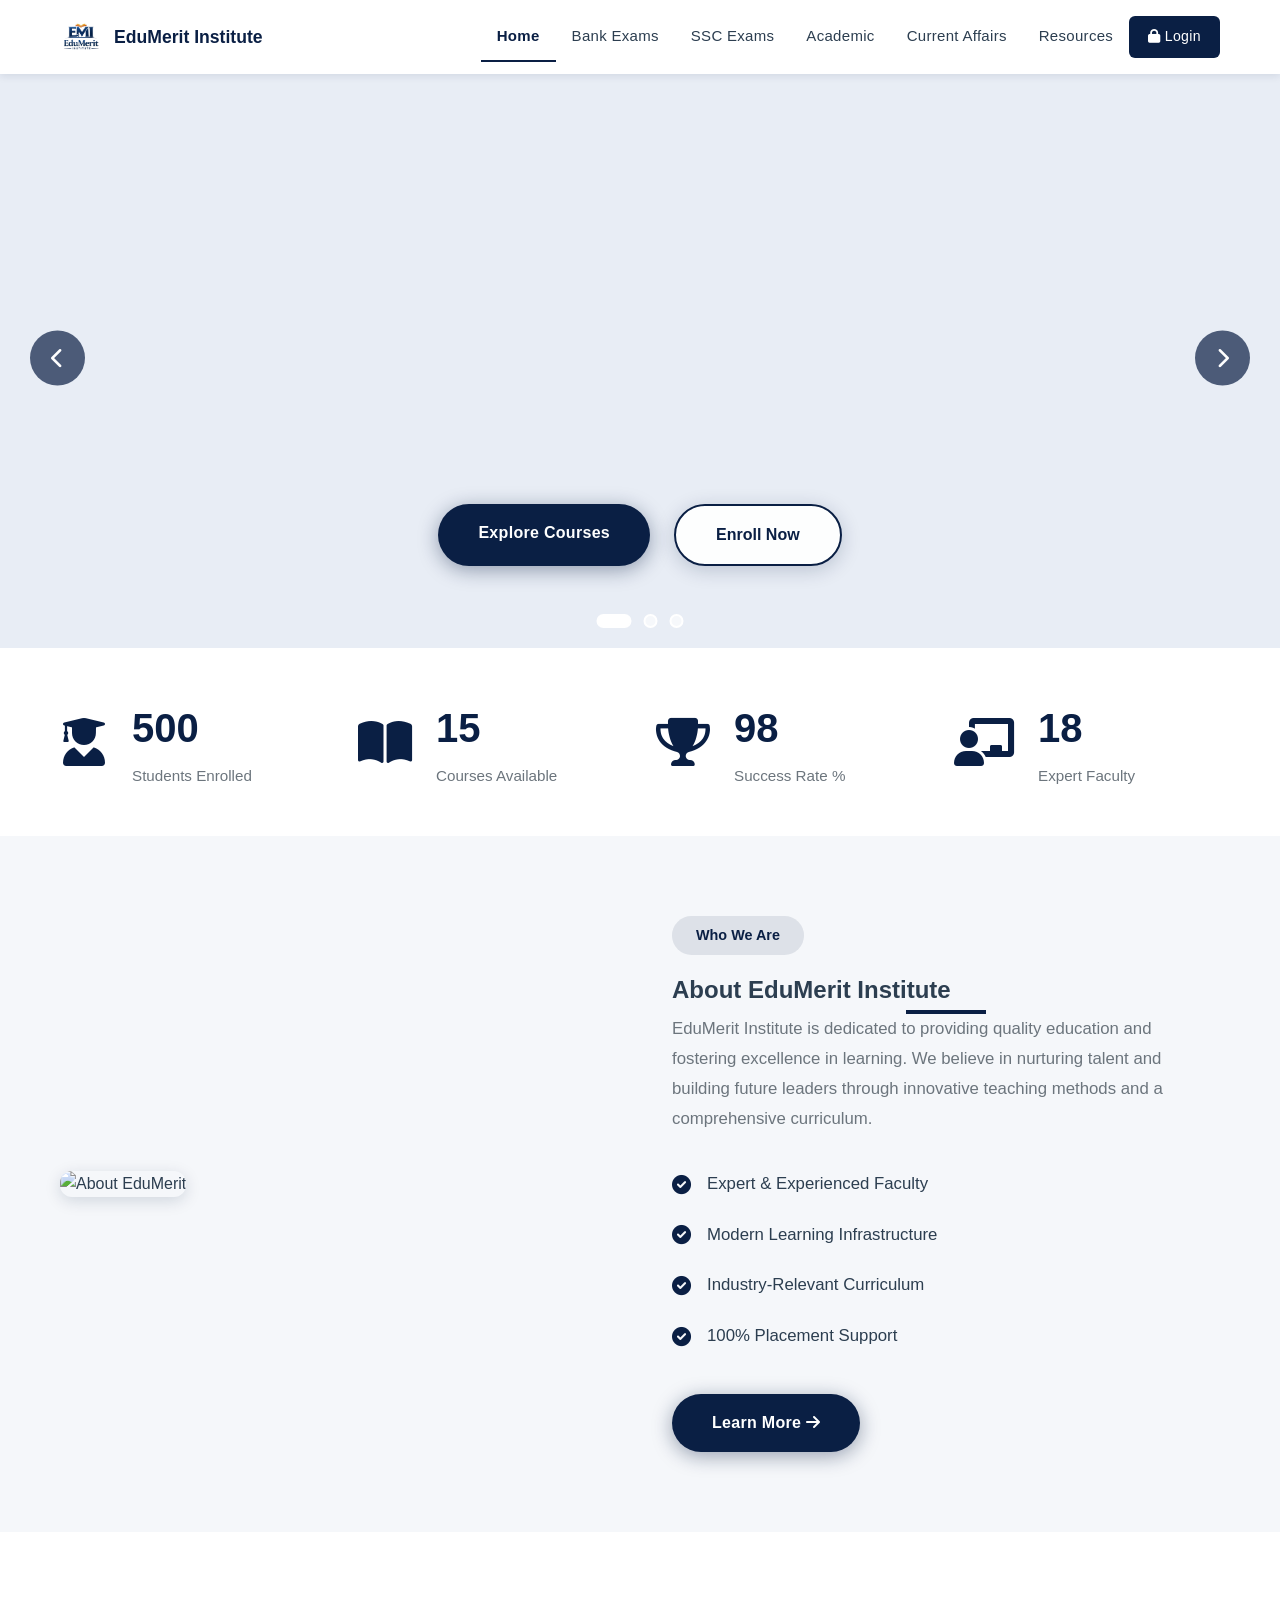
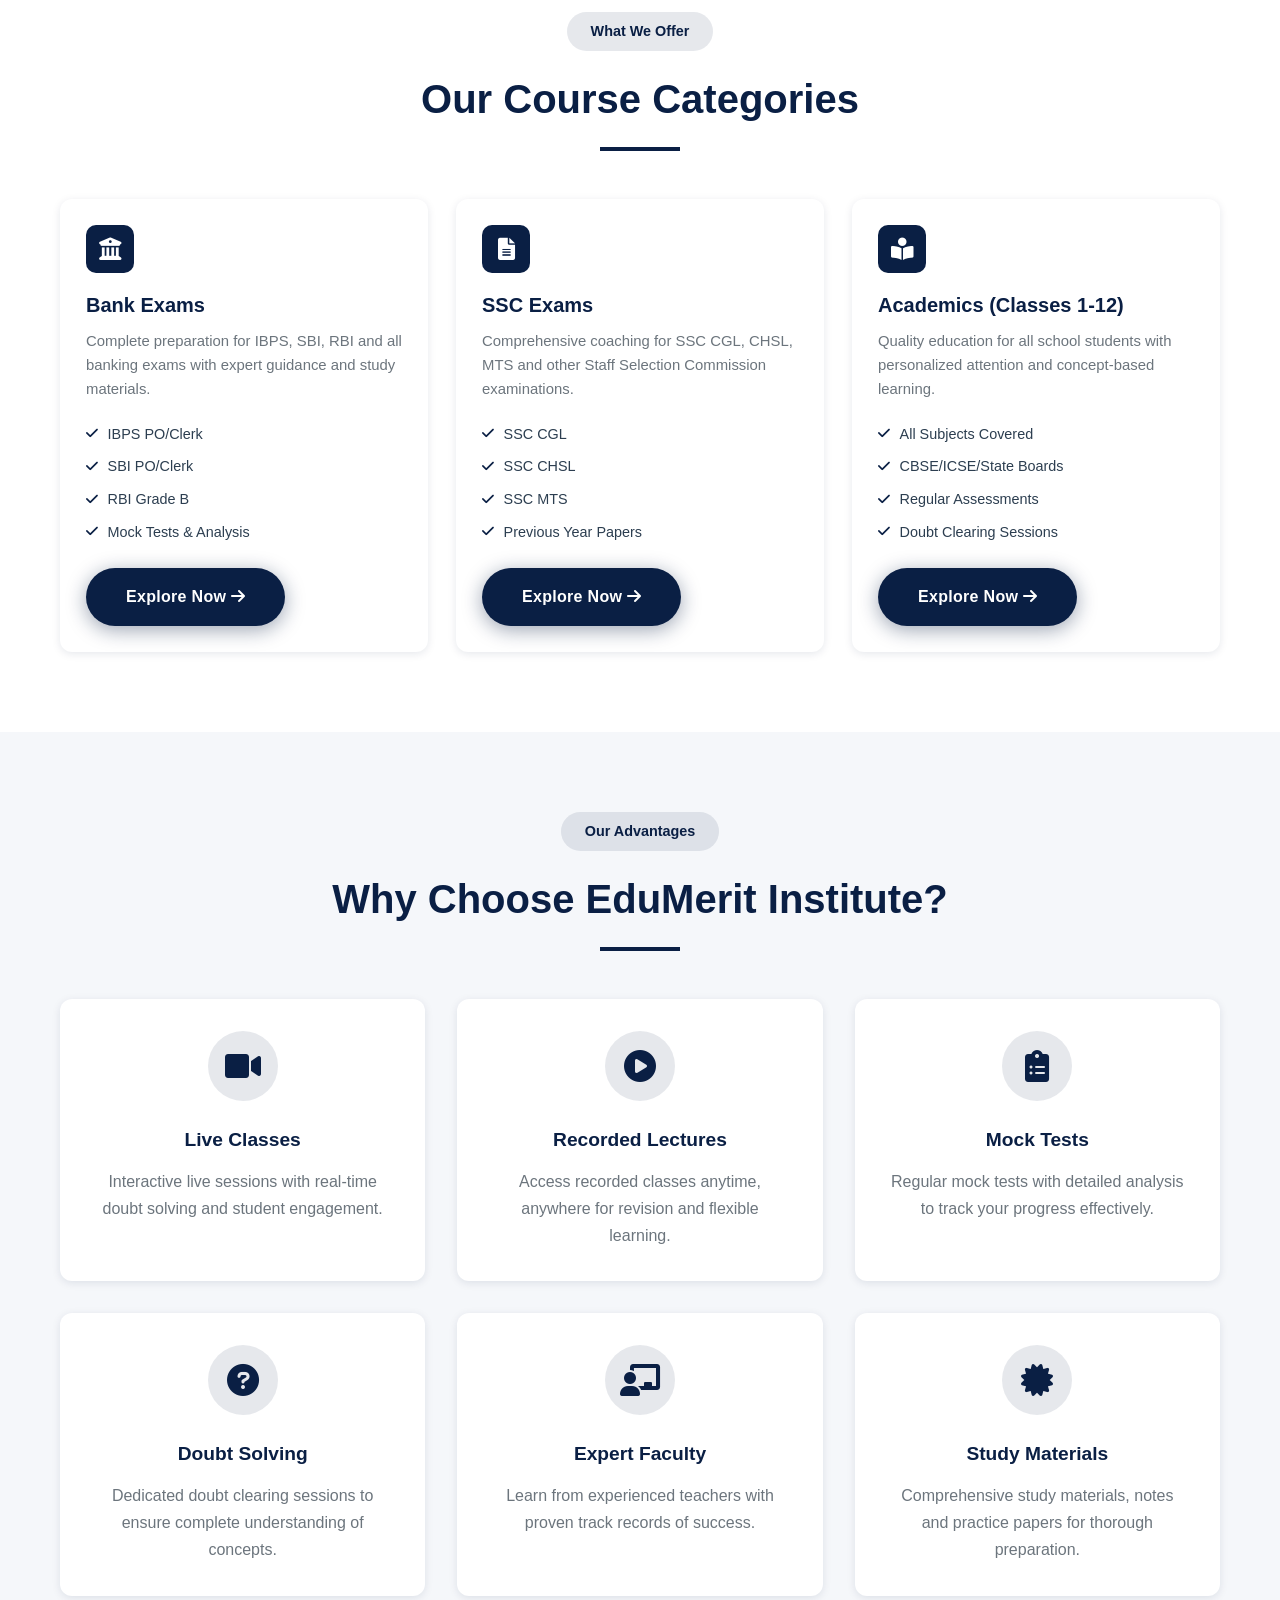
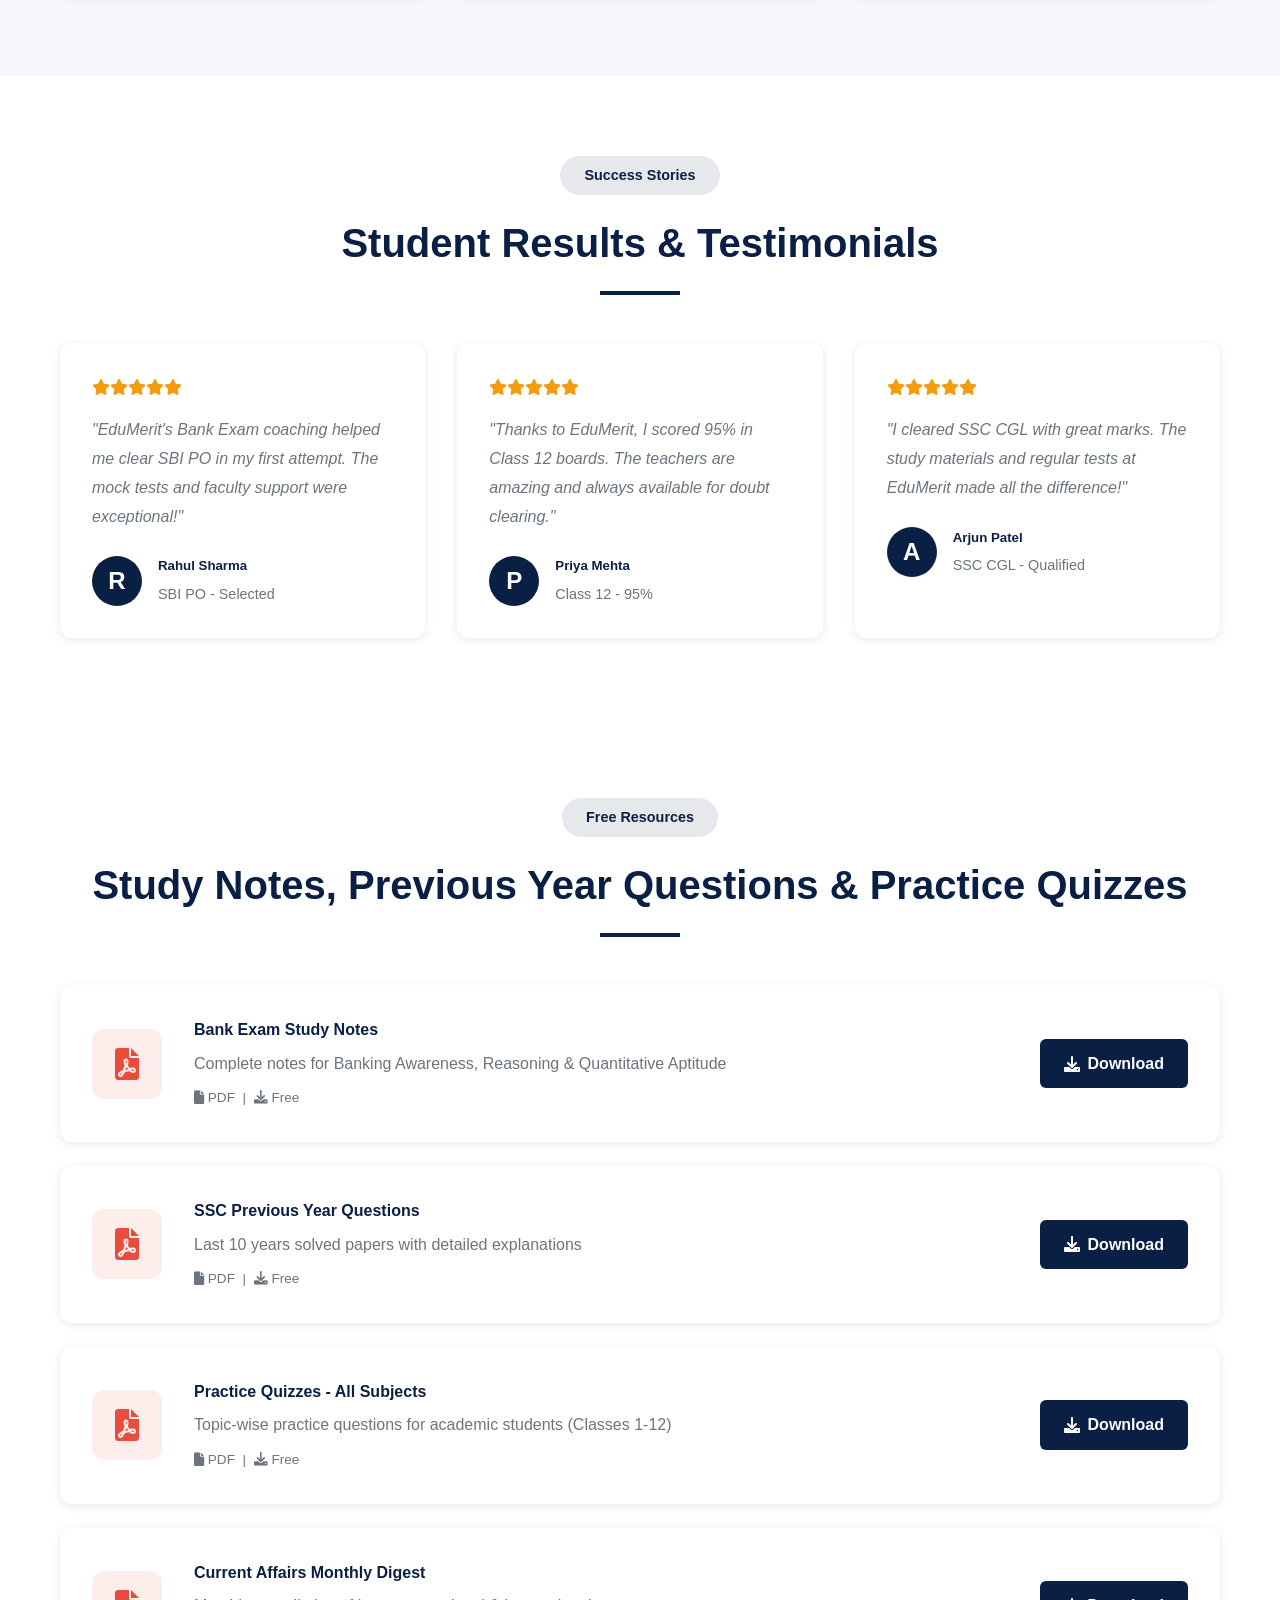
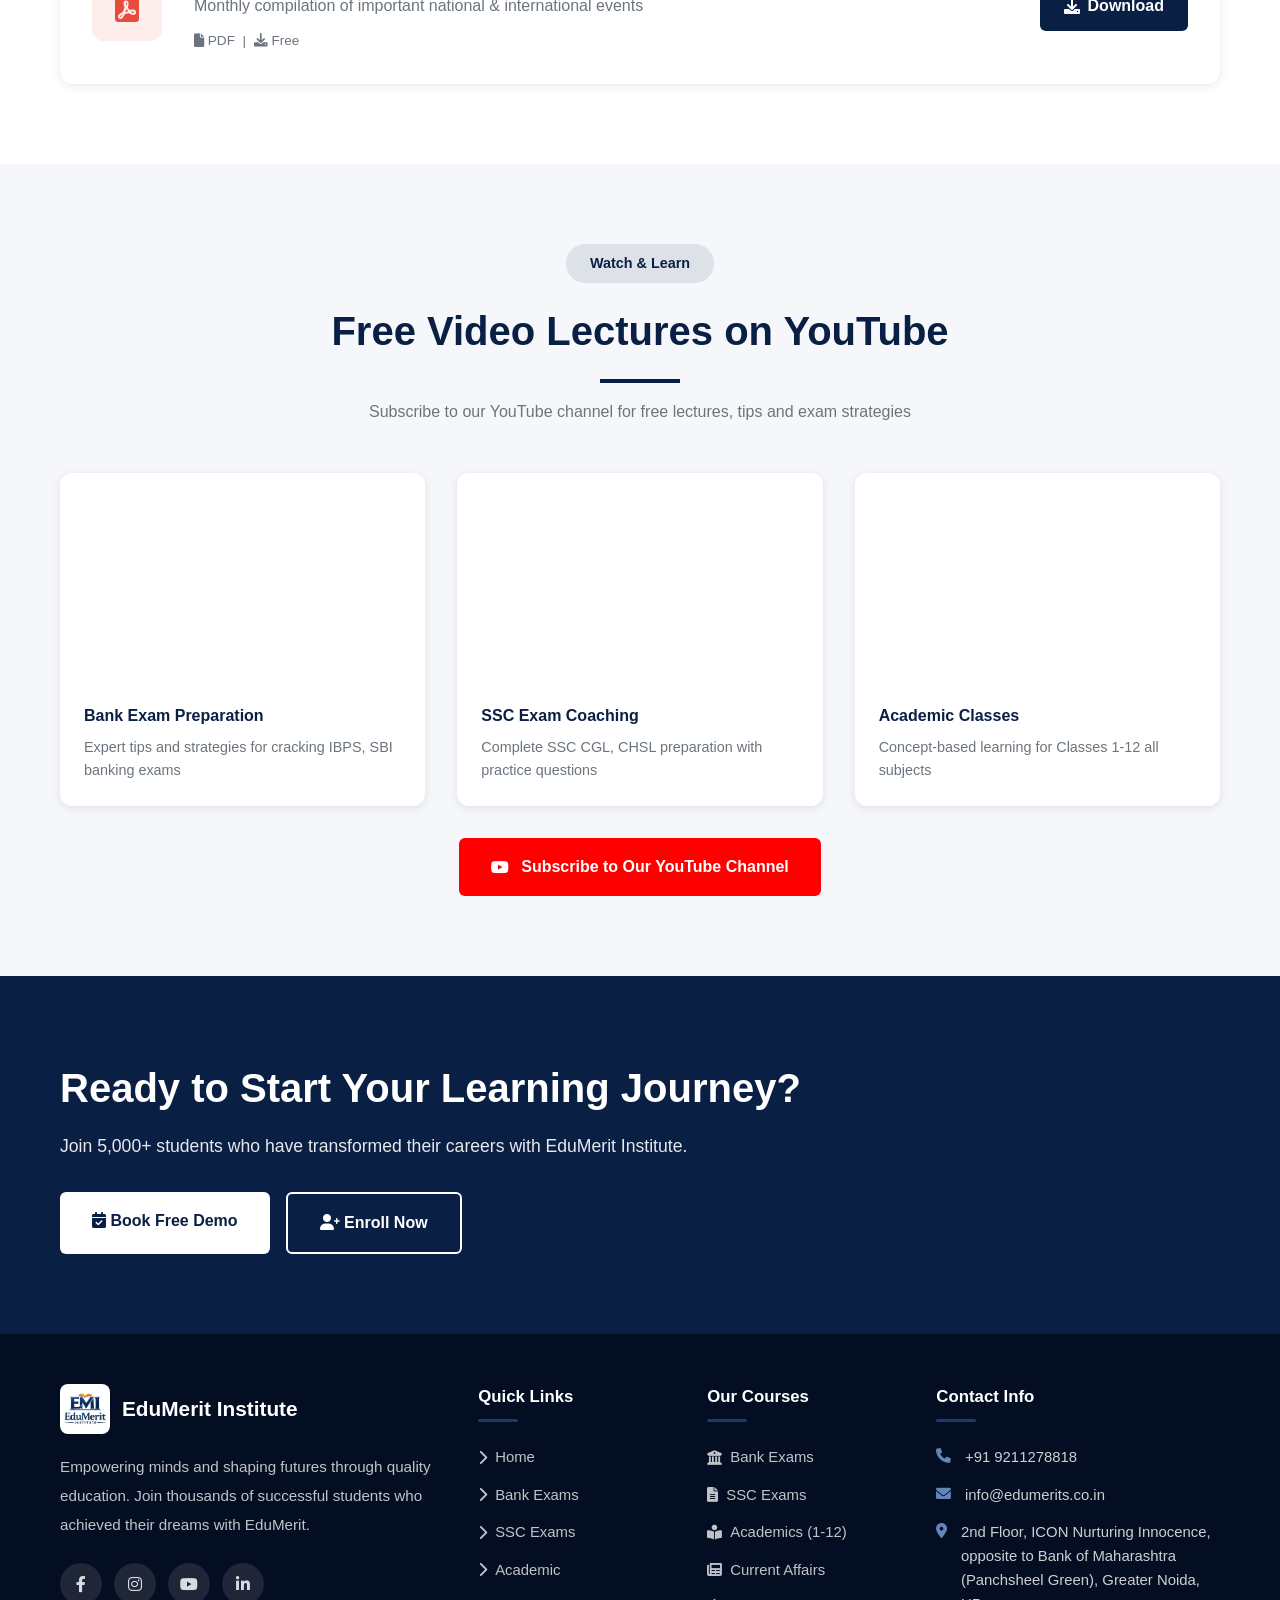
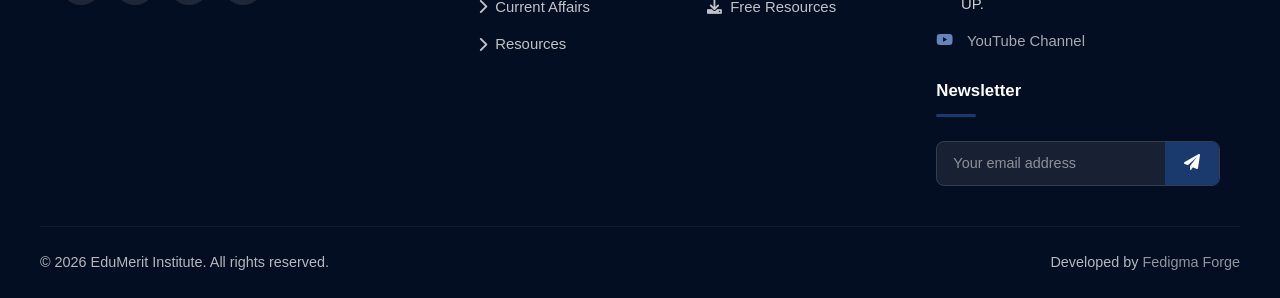
==== commit d2ebeefc: "image issue resolved" ====
--- a/index.html
+++ b/index.html
@@ -32,7 +32,7 @@
     <!-- HERO BANNER SLIDER -->
     <section class="hero" id="heroBanner">
         <div class="slider-track" id="sliderTrack">
-            <div class="slide active" style="background: url('hero Banner section/Homepage Hero Banner- 1.png') center top/100% 100% no-repeat;">
+            <div class="slide active" style="background: url('heroBannersection/HomepageHeroBanner1.png') center top/100% 100% no-repeat;">
                 <div class="slide-content">
                     <div class="slide-btns">
                         <a href="pages/bank-exams.html" class="btn-primary">Explore Courses</a>
@@ -40,7 +40,7 @@
                     </div>
                 </div>
             </div>
-            <div class="slide" style="background: url('hero Banner section/Homepage Hero Banner - 2.png') center top/100% 100% no-repeat;">
+            <div class="slide" style="background: url('heroBannersection/HomepageHeroBanner2.png') center top/100% 100% no-repeat;">
                 <div class="slide-content">
                     <div class="slide-btns">
                         <a href="pages/bank-exams.html" class="btn-primary">Bank Exams</a>
@@ -48,7 +48,7 @@
                     </div>
                 </div>
             </div>
-            <div class="slide" style="background: url('hero Banner section/Homepage Hero Banner - 3.png') center top/100% 100% no-repeat;">
+            <div class="slide" style="background: url('heroBannersection/HomepageHeroBanner3.png') center top/100% 100% no-repeat;">
                 <div class="slide-content">
                     <div class="slide-btns">
                         <a href="pages/academic.html" class="btn-primary">View Programs</a>
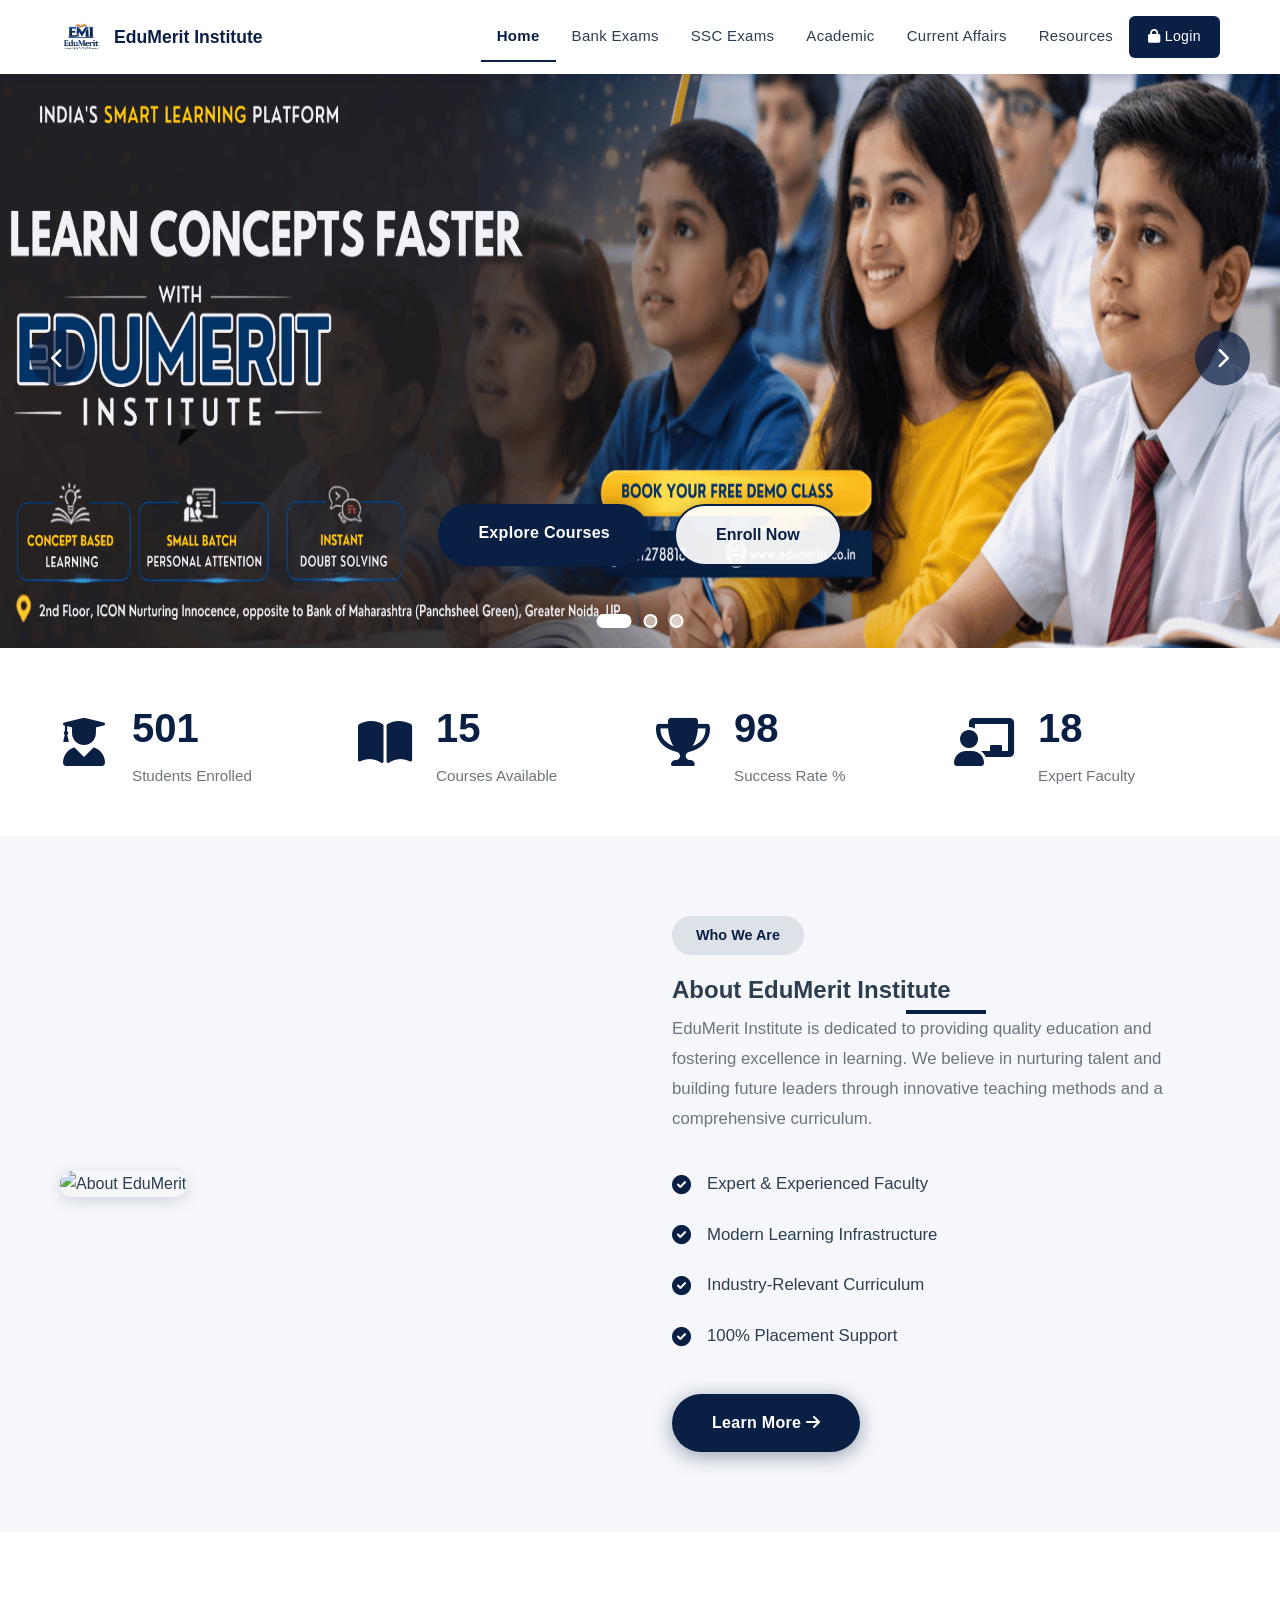
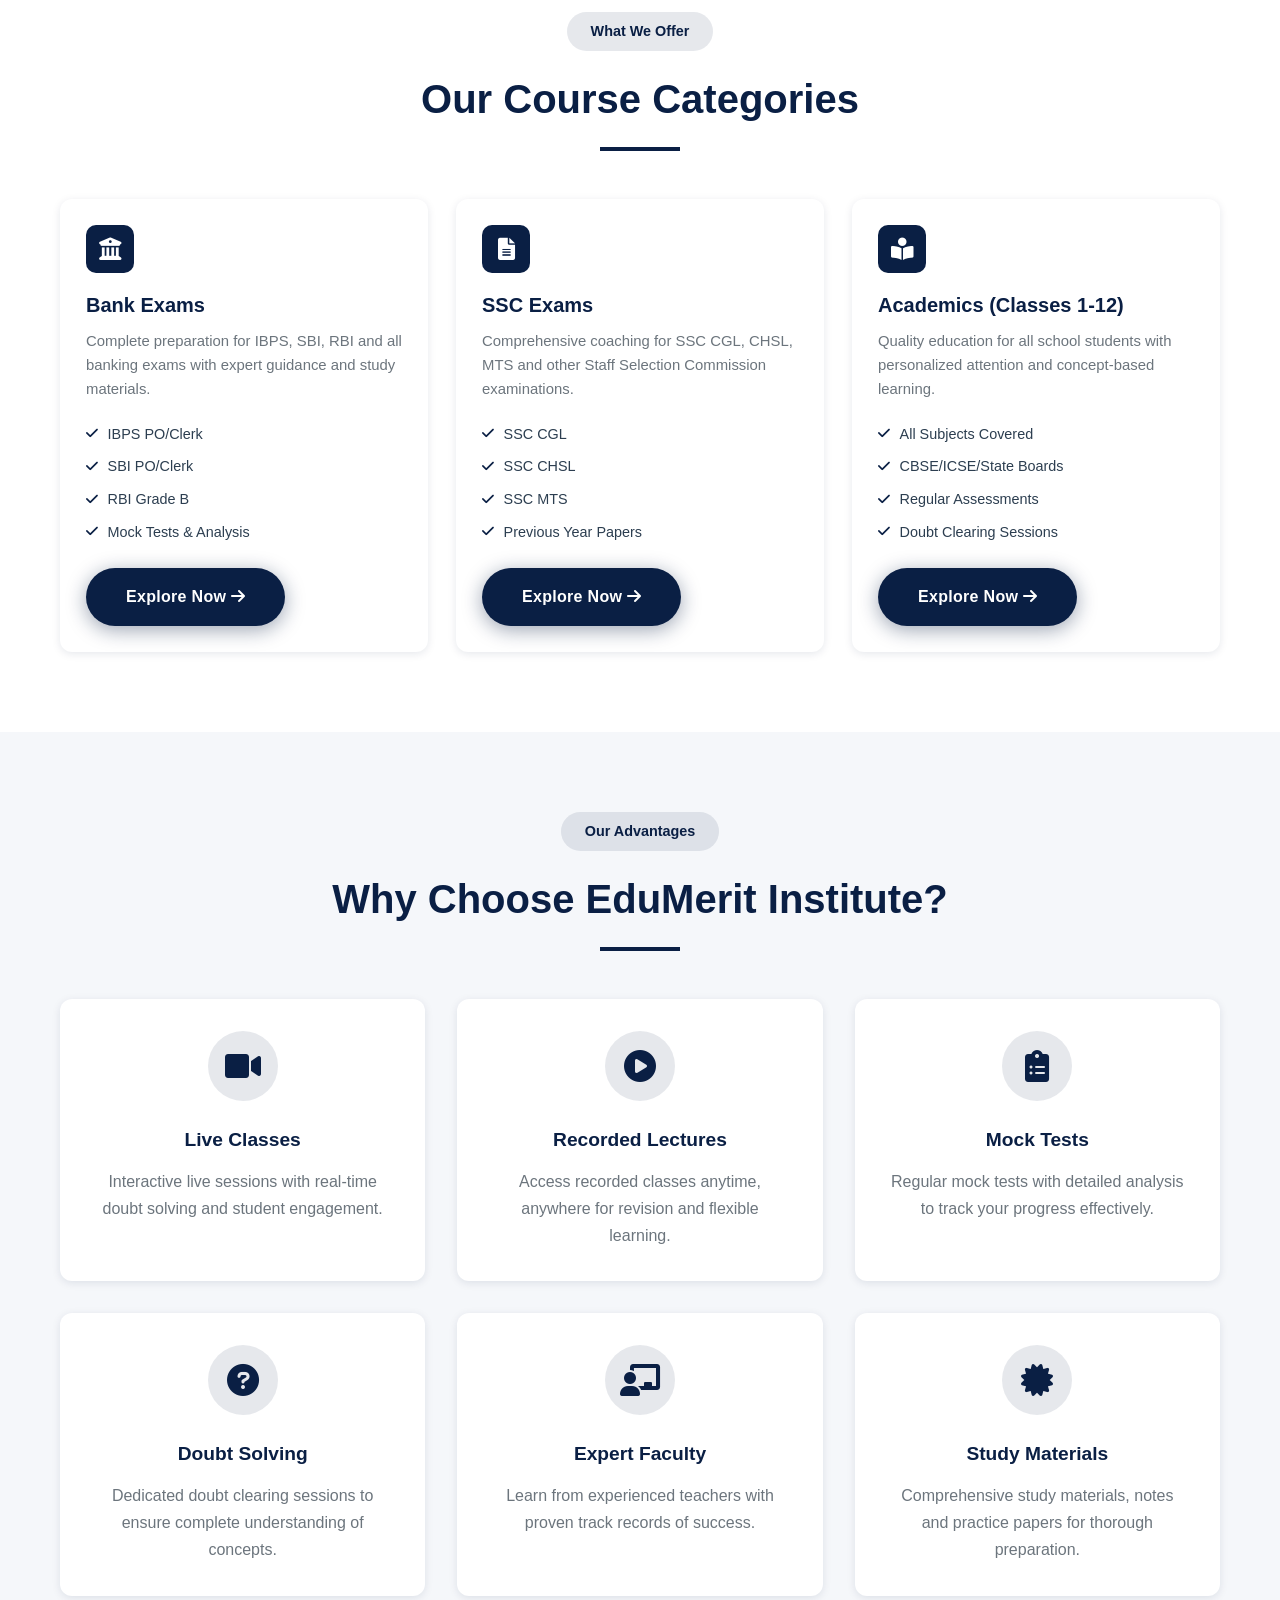
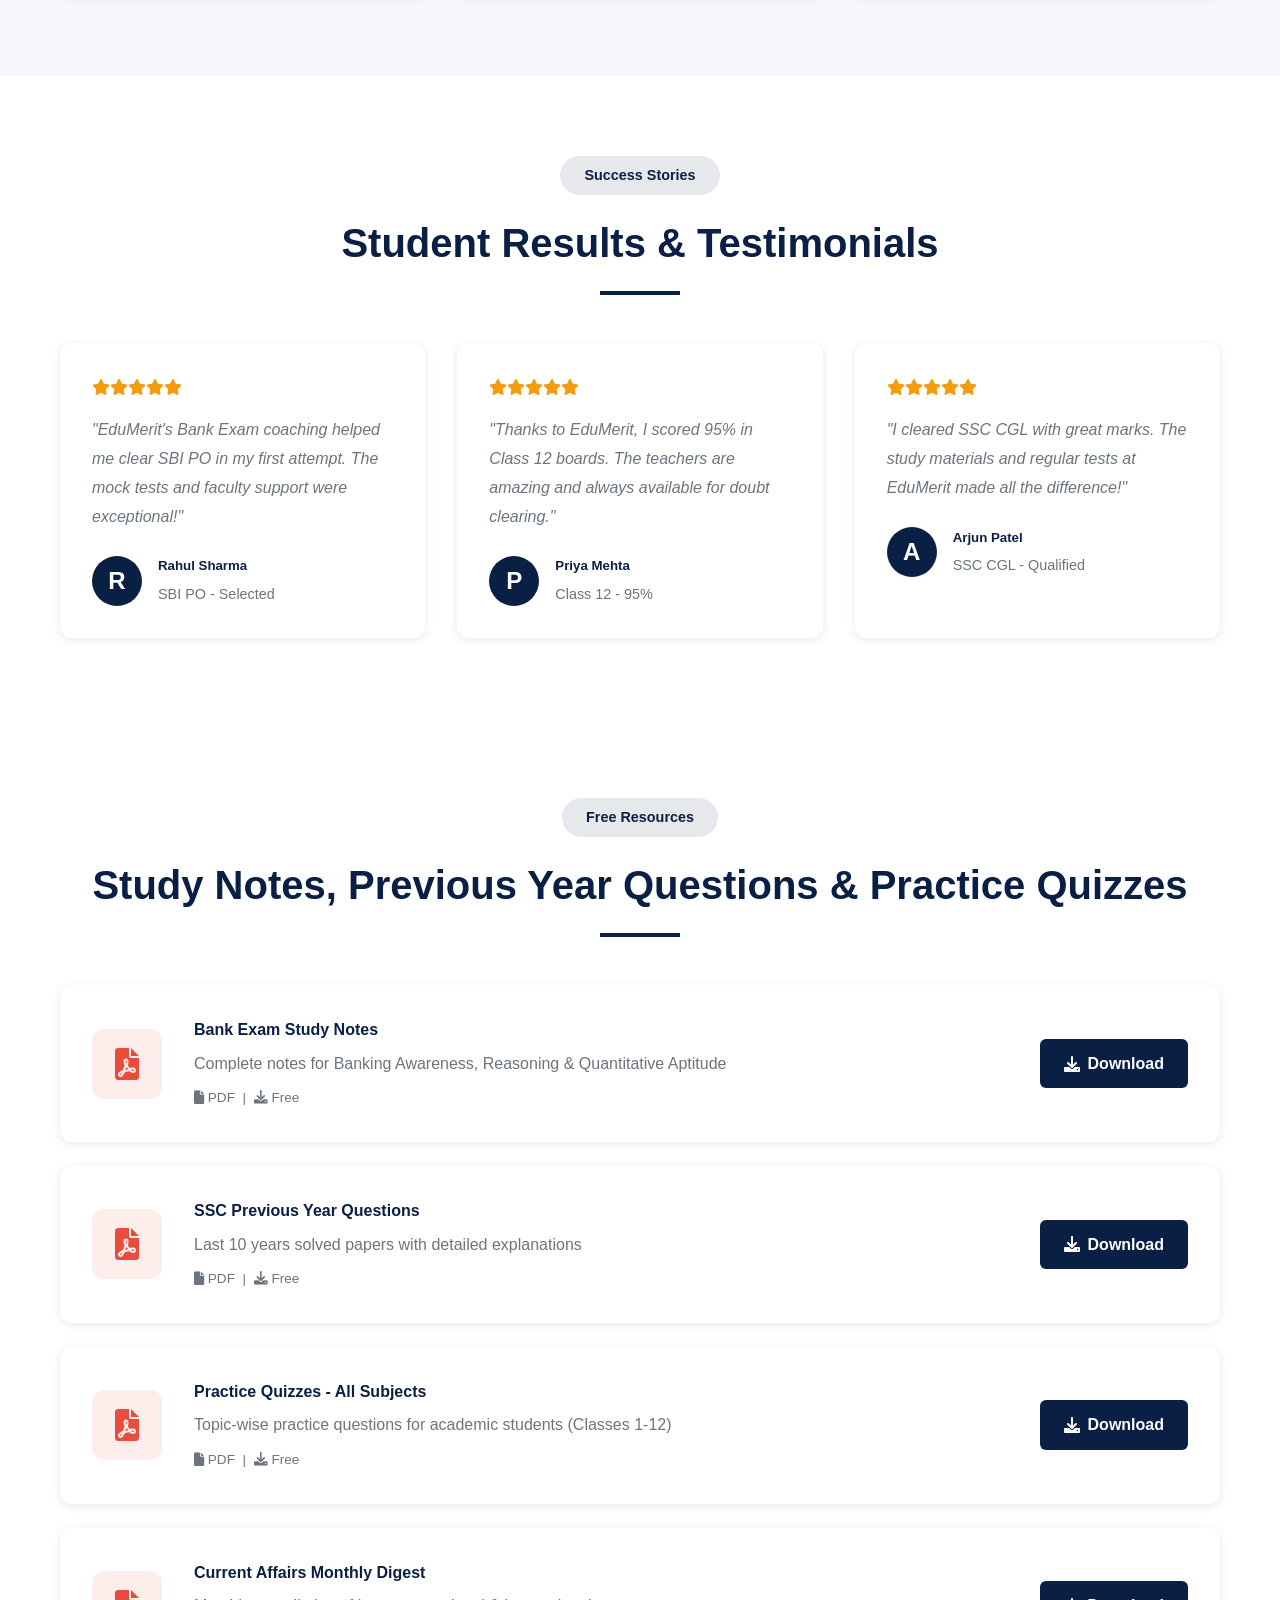
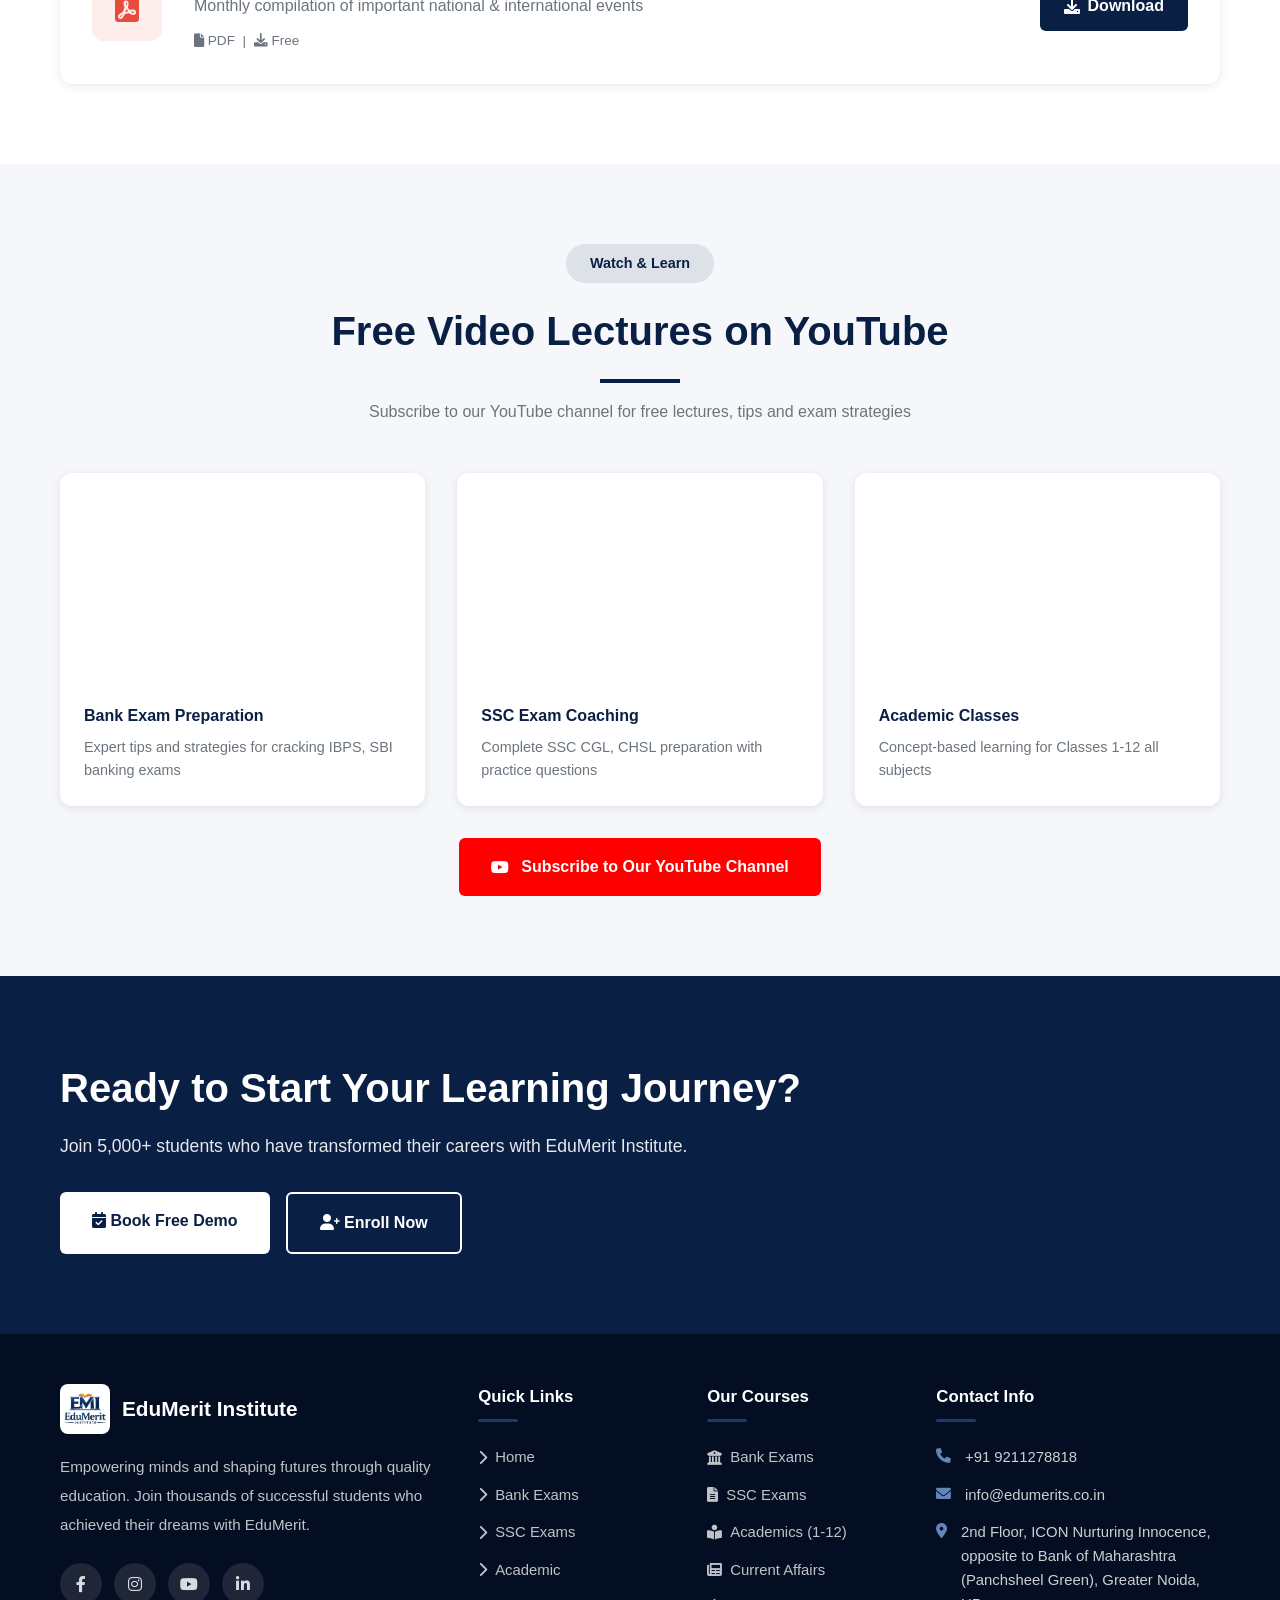
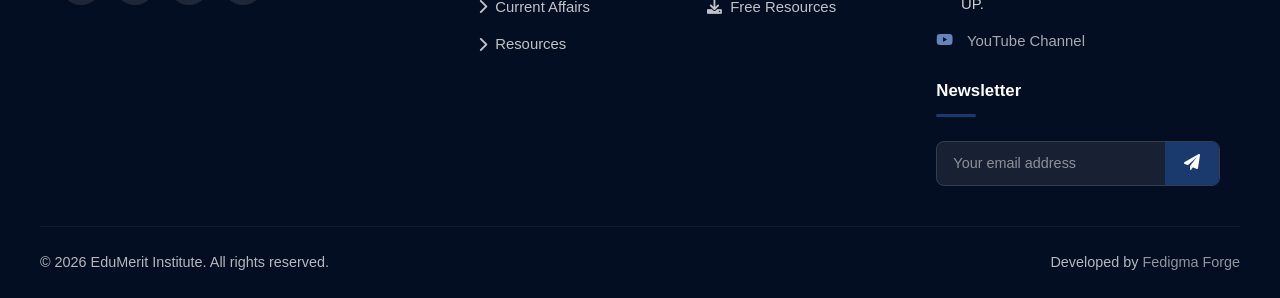
==== commit aaa278ec: "HeroBannerSection  name changed" ====
--- a/index.html
+++ b/index.html
@@ -32,7 +32,7 @@
     <!-- HERO BANNER SLIDER -->
     <section class="hero" id="heroBanner">
         <div class="slider-track" id="sliderTrack">
-            <div class="slide active" style="background: url('heroBannersection/HomepageHeroBanner1.png') center top/100% 100% no-repeat;">
+            <div class="slide active" style="background: url('HeroBannerSection/HomepageHeroBanner1.png') center top/100% 100% no-repeat;">
                 <div class="slide-content">
                     <div class="slide-btns">
                         <a href="pages/bank-exams.html" class="btn-primary">Explore Courses</a>
@@ -40,7 +40,7 @@
                     </div>
                 </div>
             </div>
-            <div class="slide" style="background: url('heroBannersection/HomepageHeroBanner2.png') center top/100% 100% no-repeat;">
+            <div class="slide" style="background: url('HeroBannerSection/HomepageHeroBanner2.png') center top/100% 100% no-repeat;">
                 <div class="slide-content">
                     <div class="slide-btns">
                         <a href="pages/bank-exams.html" class="btn-primary">Bank Exams</a>
@@ -48,7 +48,7 @@
                     </div>
                 </div>
             </div>
-            <div class="slide" style="background: url('heroBannersection/HomepageHeroBanner3.png') center top/100% 100% no-repeat;">
+            <div class="slide" style="background: url('HeroBannerSection/HomepageHeroBanner3.png') center top/100% 100% no-repeat;">
                 <div class="slide-content">
                     <div class="slide-btns">
                         <a href="pages/academic.html" class="btn-primary">View Programs</a>
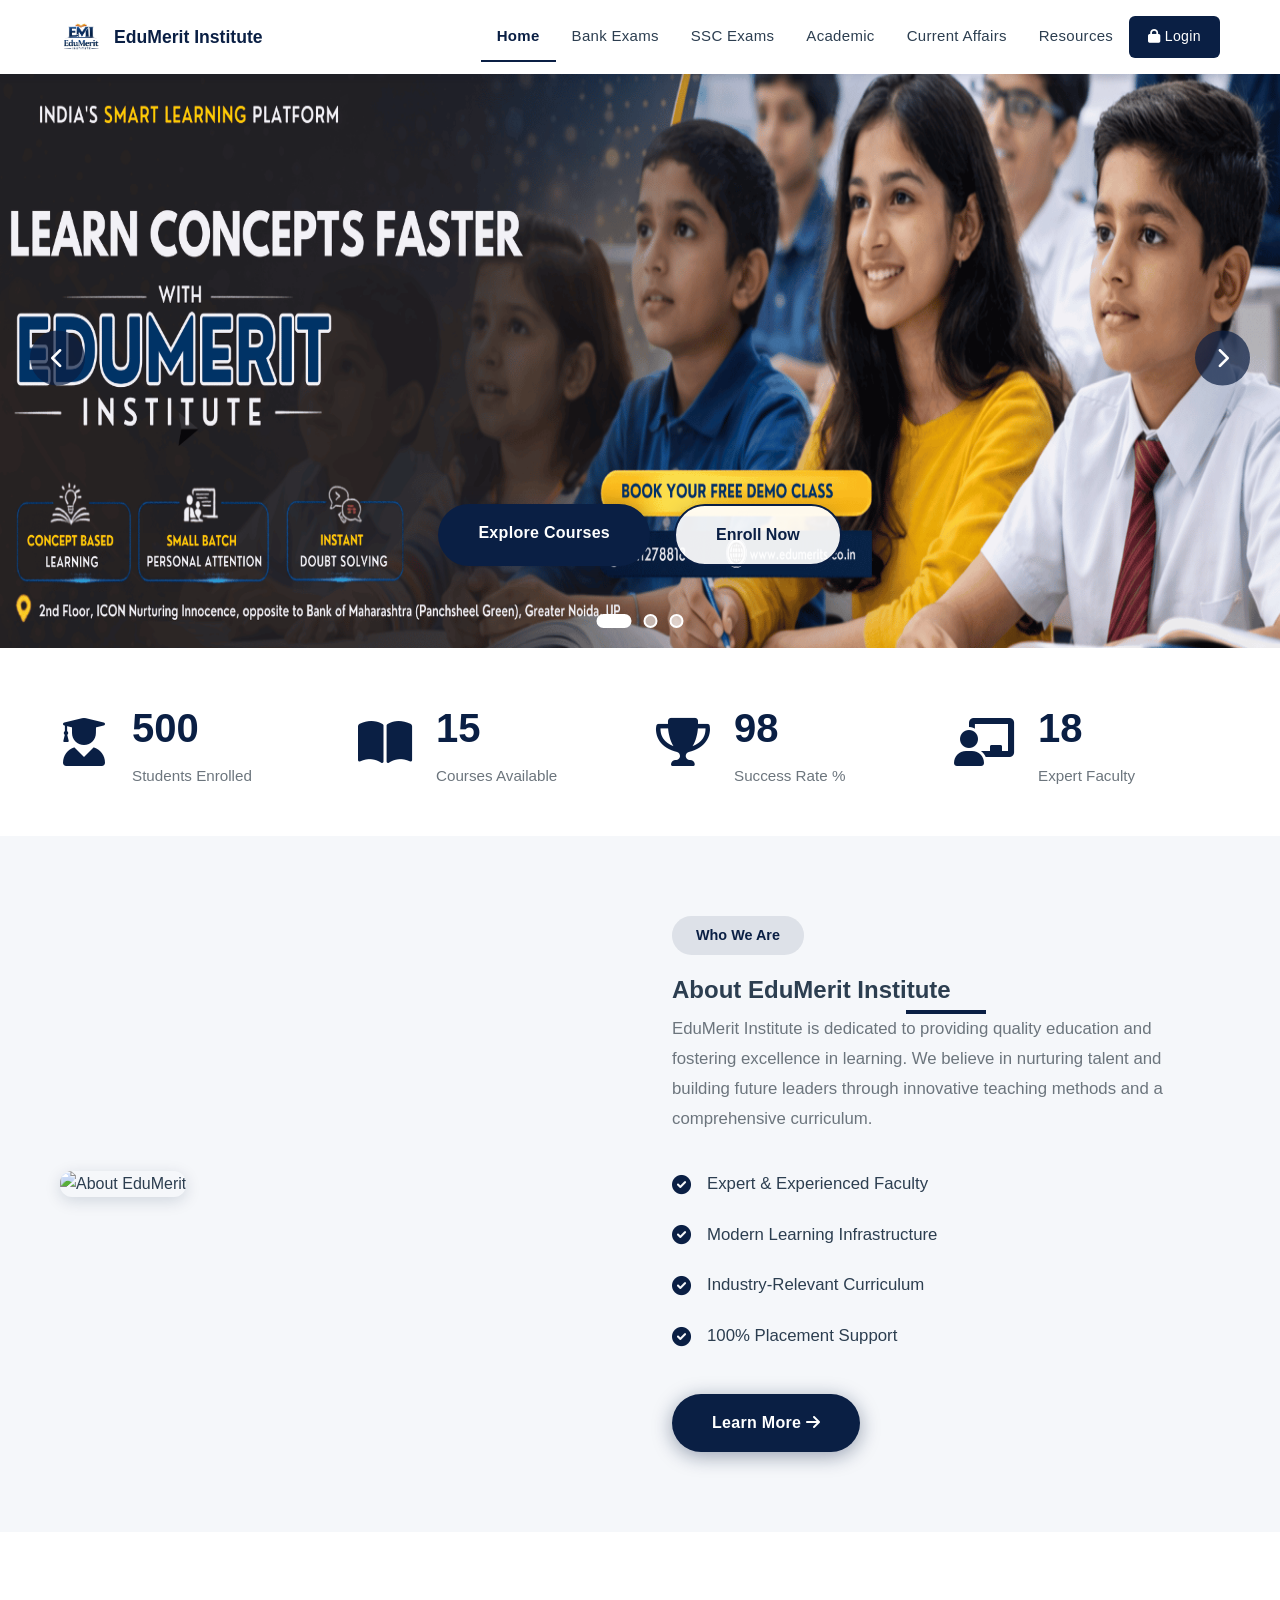
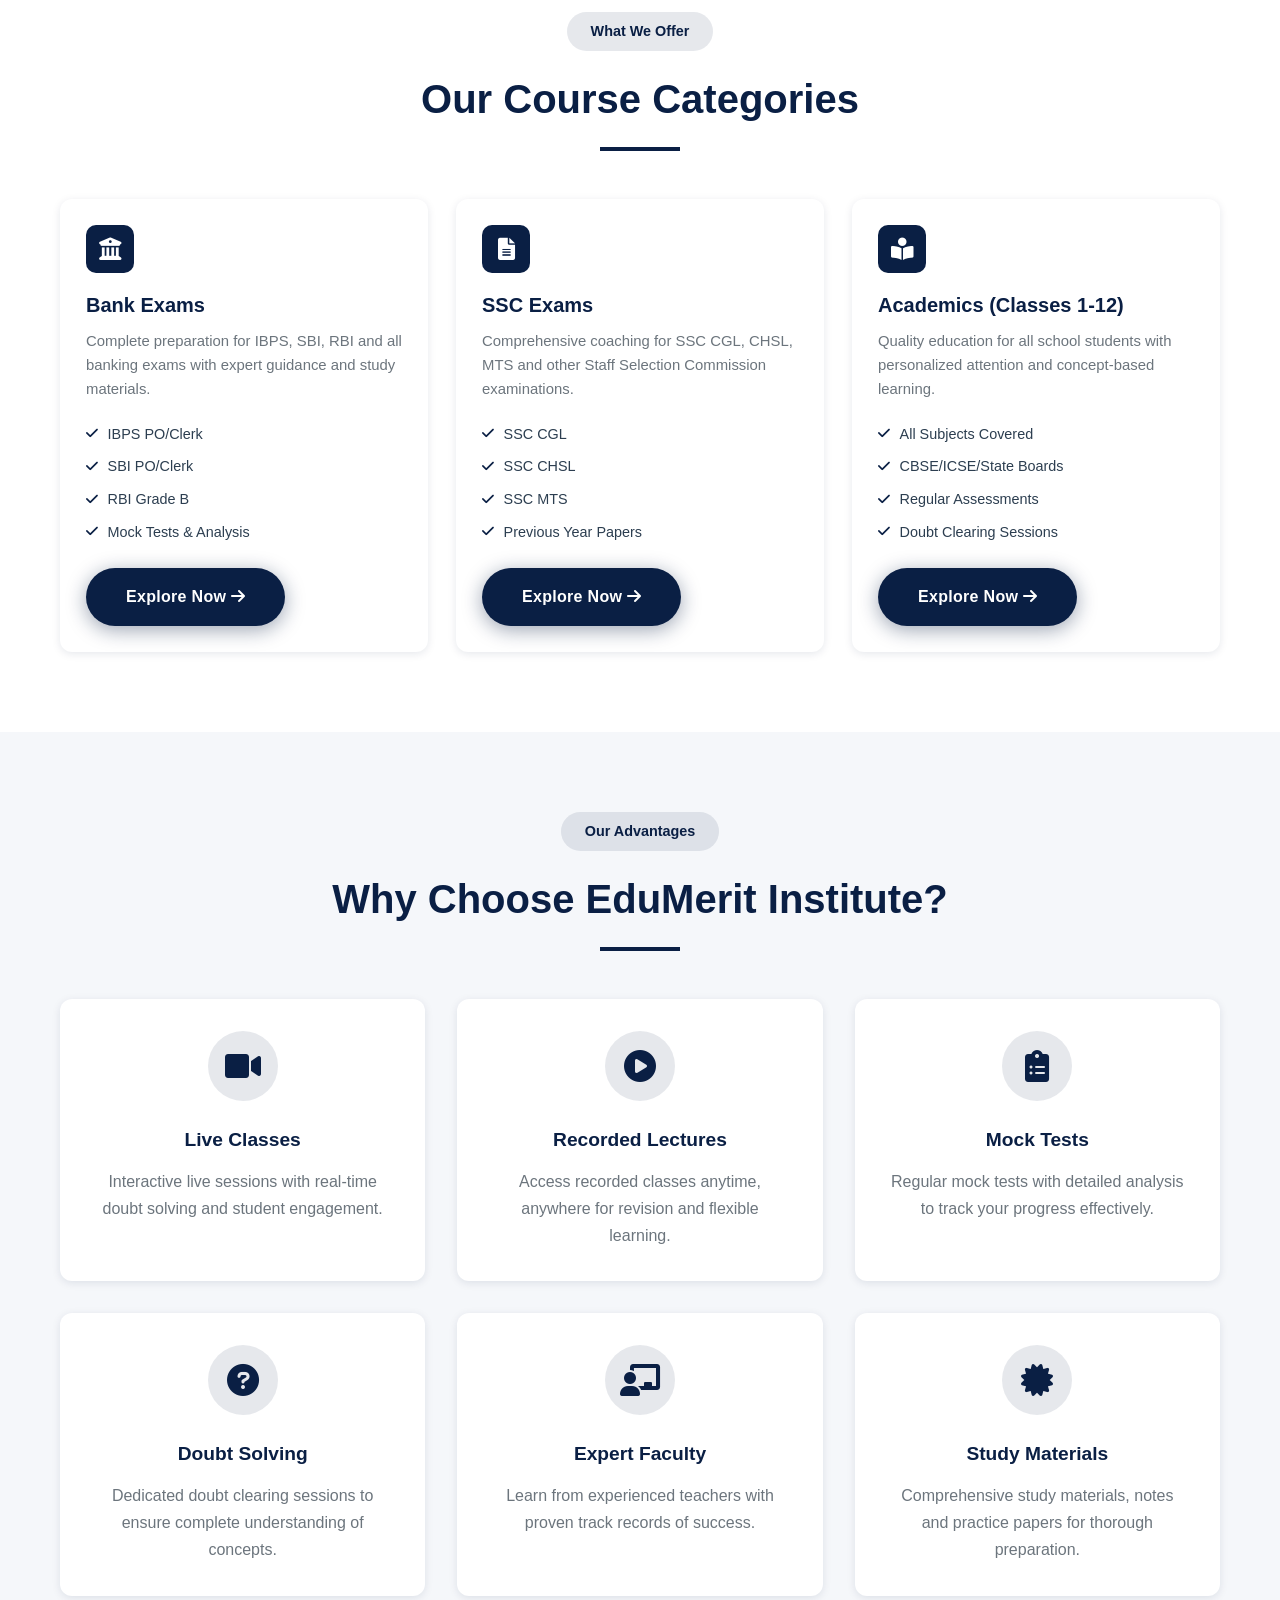
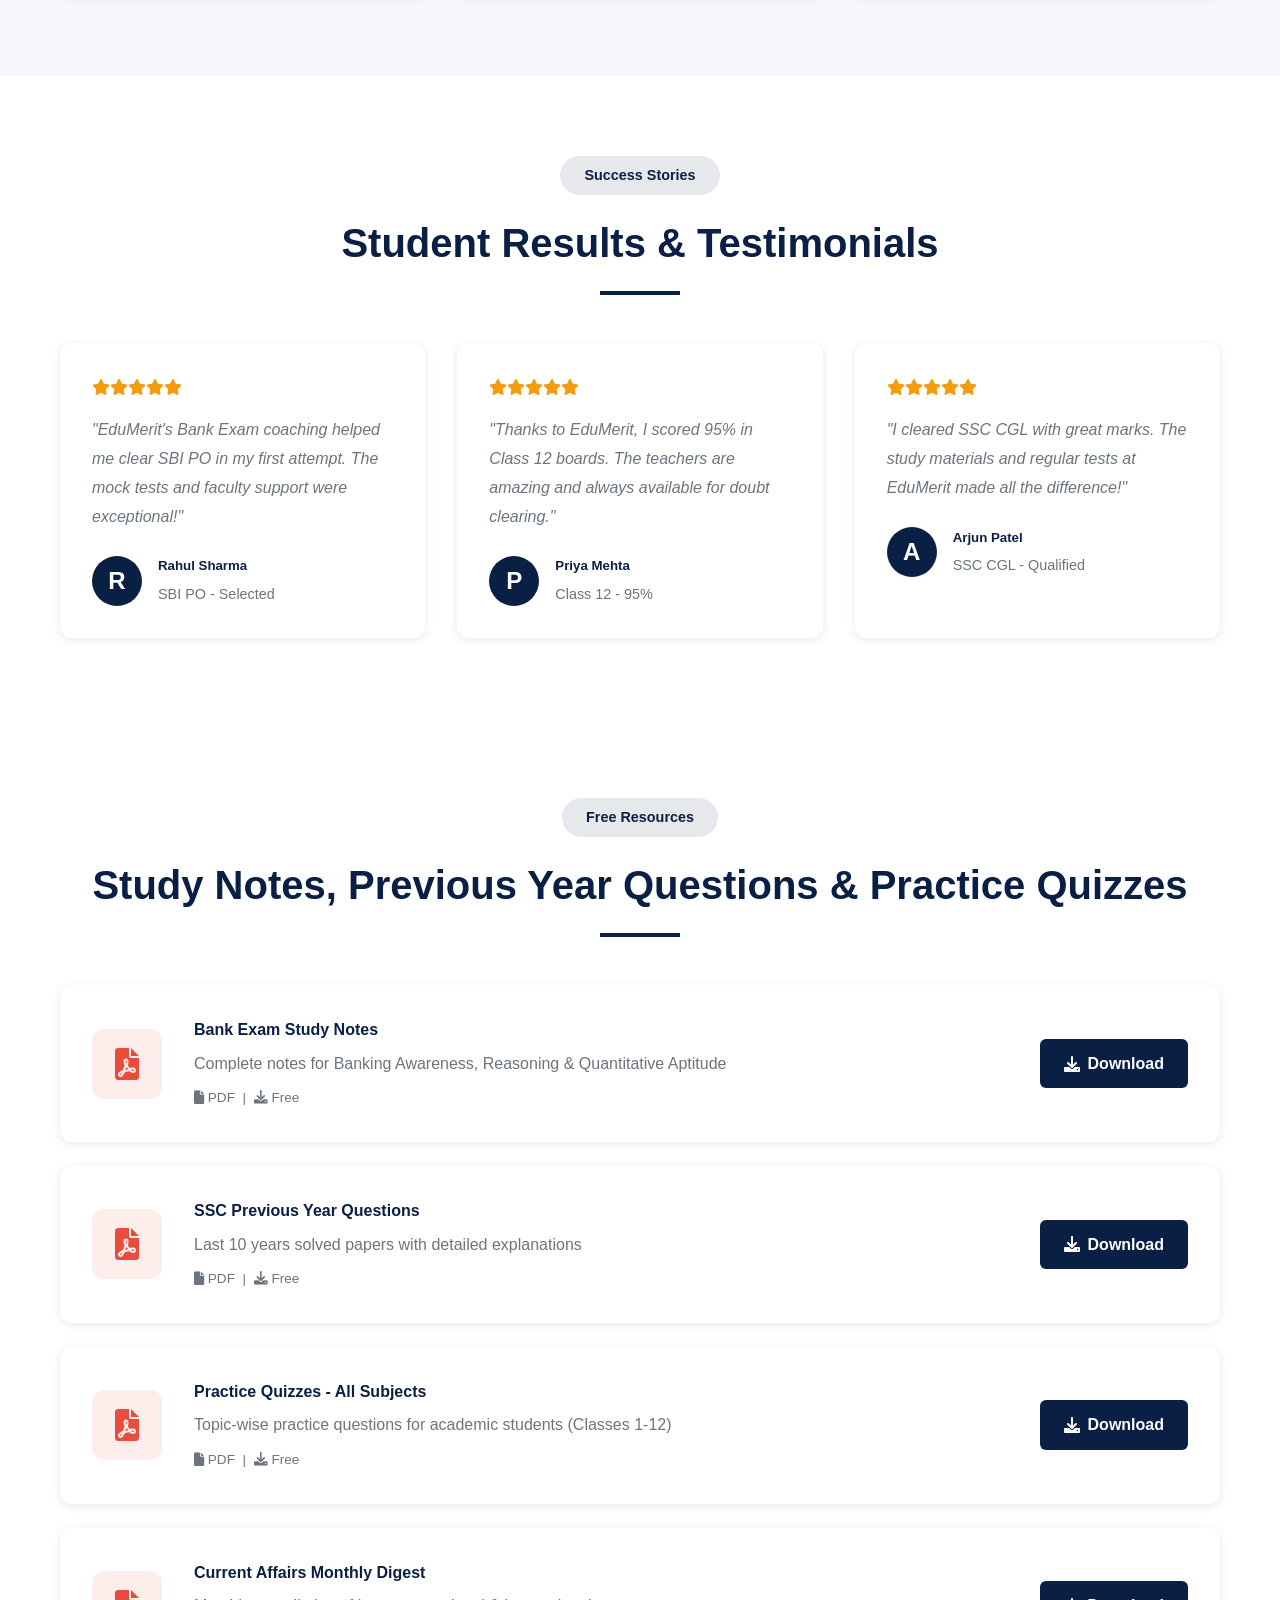
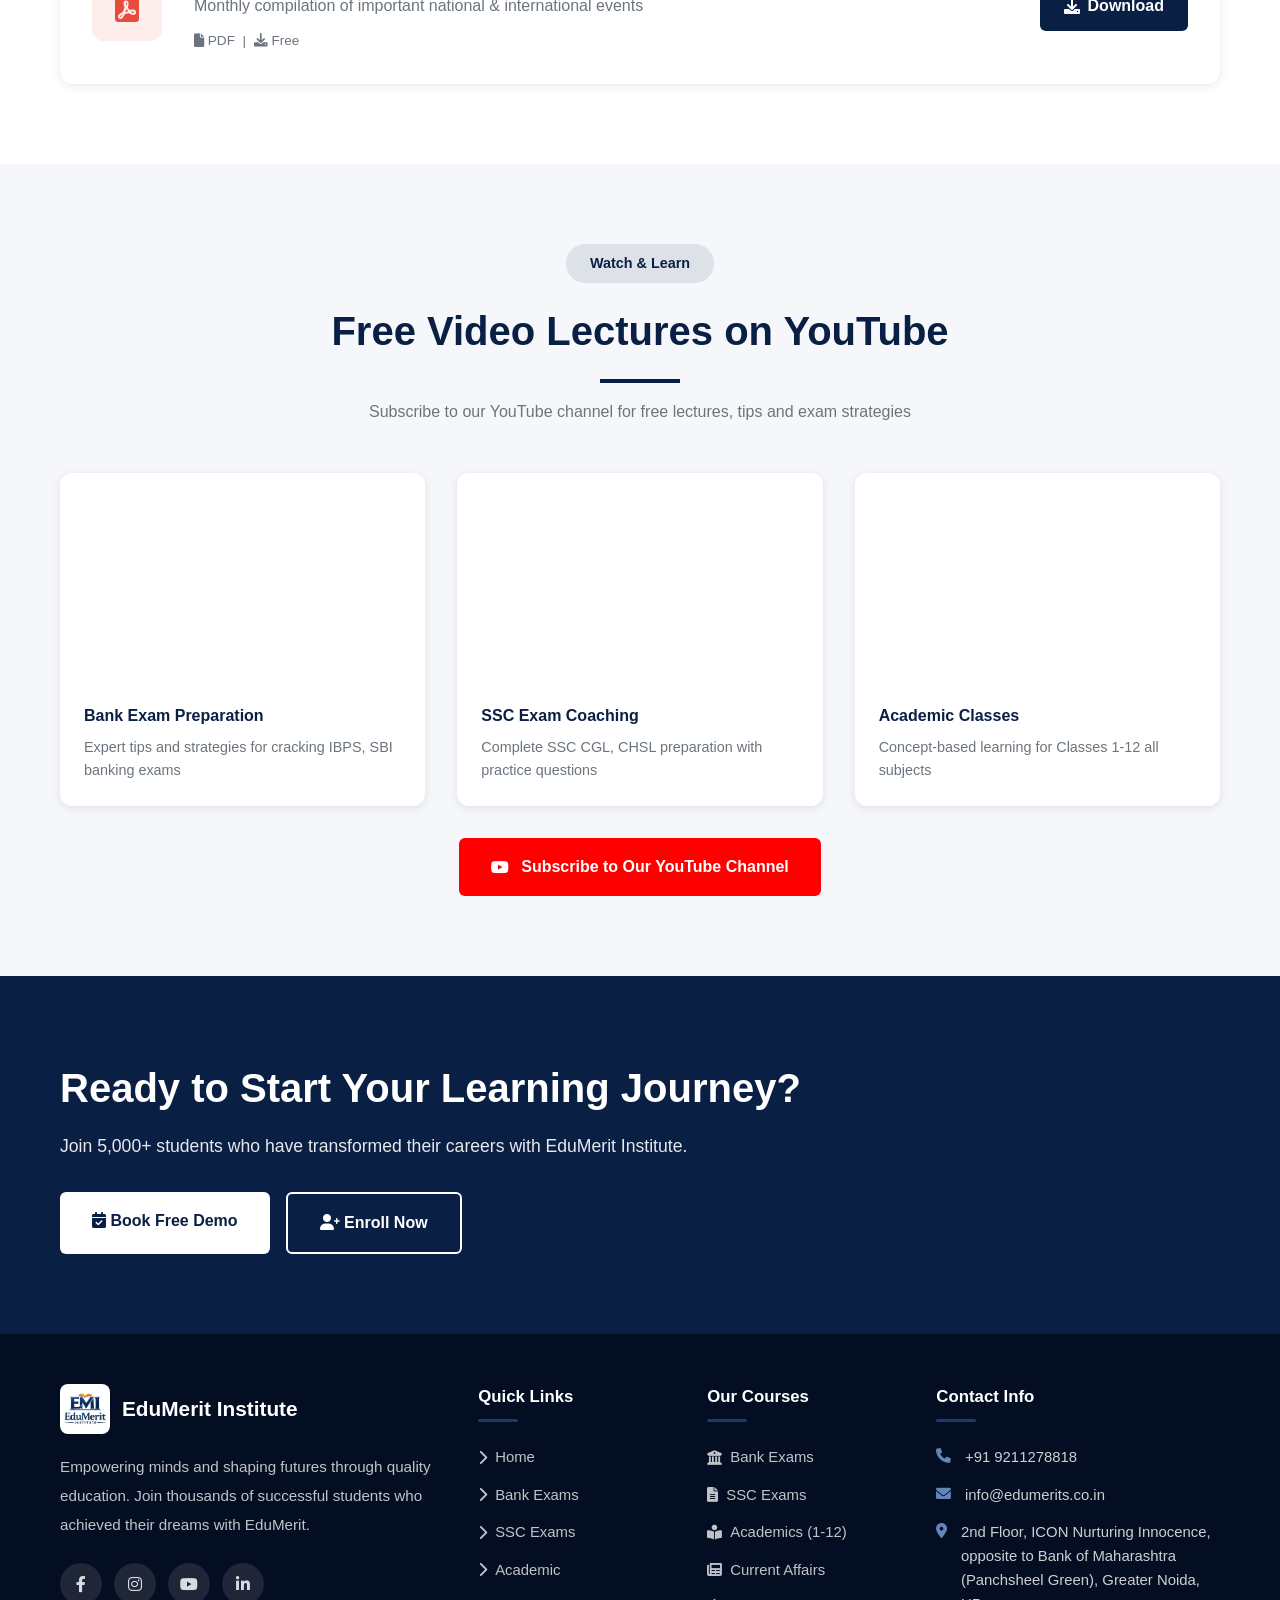
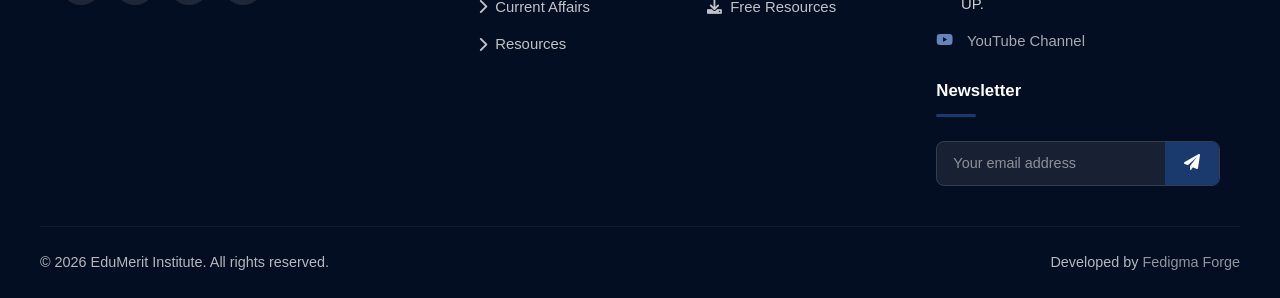
==== commit 9aebaf1a: "path added" ====
--- a/index.html
+++ b/index.html
@@ -32,30 +32,32 @@
     <!-- HERO BANNER SLIDER -->
     <section class="hero" id="heroBanner">
         <div class="slider-track" id="sliderTrack">
-            <div class="slide active" style="background: url('HeroBannerSection/HomepageHeroBanner1.png') center top/100% 100% no-repeat;">
-                <div class="slide-content">
-                    <div class="slide-btns">
-                        <a href="pages/bank-exams.html" class="btn-primary">Explore Courses</a>
-                        <a href="pages/academic.html" class="btn-outline">Enroll Now</a>
-                    </div>
-                </div>
-            </div>
-            <div class="slide" style="background: url('HeroBannerSection/HomepageHeroBanner2.png') center top/100% 100% no-repeat;">
-                <div class="slide-content">
-                    <div class="slide-btns">
-                        <a href="pages/bank-exams.html" class="btn-primary">Bank Exams</a>
-                        <a href="pages/ssc-exams.html" class="btn-outline">SSC Exams</a>
-                    </div>
-                </div>
-            </div>
-            <div class="slide" style="background: url('HeroBannerSection/HomepageHeroBanner3.png') center top/100% 100% no-repeat;">
-                <div class="slide-content">
-                    <div class="slide-btns">
-                        <a href="pages/academic.html" class="btn-primary">View Programs</a>
-                        <a href="pages/current-affairs.html" class="btn-outline">Current Affairs</a>
-                    </div>
-                </div>
-            </div>
+           <div class="slide active" style="background: url('./HeroBannerSection/HomepageHeroBanner1.png') center top/100% 100% no-repeat;">
+    <div class="slide-content">
+        <div class="slide-btns">
+            <a href="pages/bank-exams.html" class="btn-primary">Explore Courses</a>
+            <a href="pages/academic.html" class="btn-outline">Enroll Now</a>
+        </div>
+    </div>
+</div>
+
+<div class="slide" style="background: url('./HeroBannerSection/HomepageHeroBanner2.png') center top/100% 100% no-repeat;">
+    <div class="slide-content">
+        <div class="slide-btns">
+            <a href="pages/bank-exams.html" class="btn-primary">Bank Exams</a>
+            <a href="pages/ssc-exams.html" class="btn-outline">SSC Exams</a>
+        </div>
+    </div>
+</div>
+
+<div class="slide" style="background: url('./HeroBannerSection/HomepageHeroBanner3.png') center top/100% 100% no-repeat;">
+    <div class="slide-content">
+        <div class="slide-btns">
+            <a href="pages/academic.html" class="btn-primary">View Programs</a>
+            <a href="pages/current-affairs.html" class="btn-outline">Current Affairs</a>
+        </div>
+    </div>
+</div>
         </div>
         <button class="slider-btn prev" id="sliderPrev"><i class="fas fa-chevron-left"></i></button>
         <button class="slider-btn next" id="sliderNext"><i class="fas fa-chevron-right"></i></button>
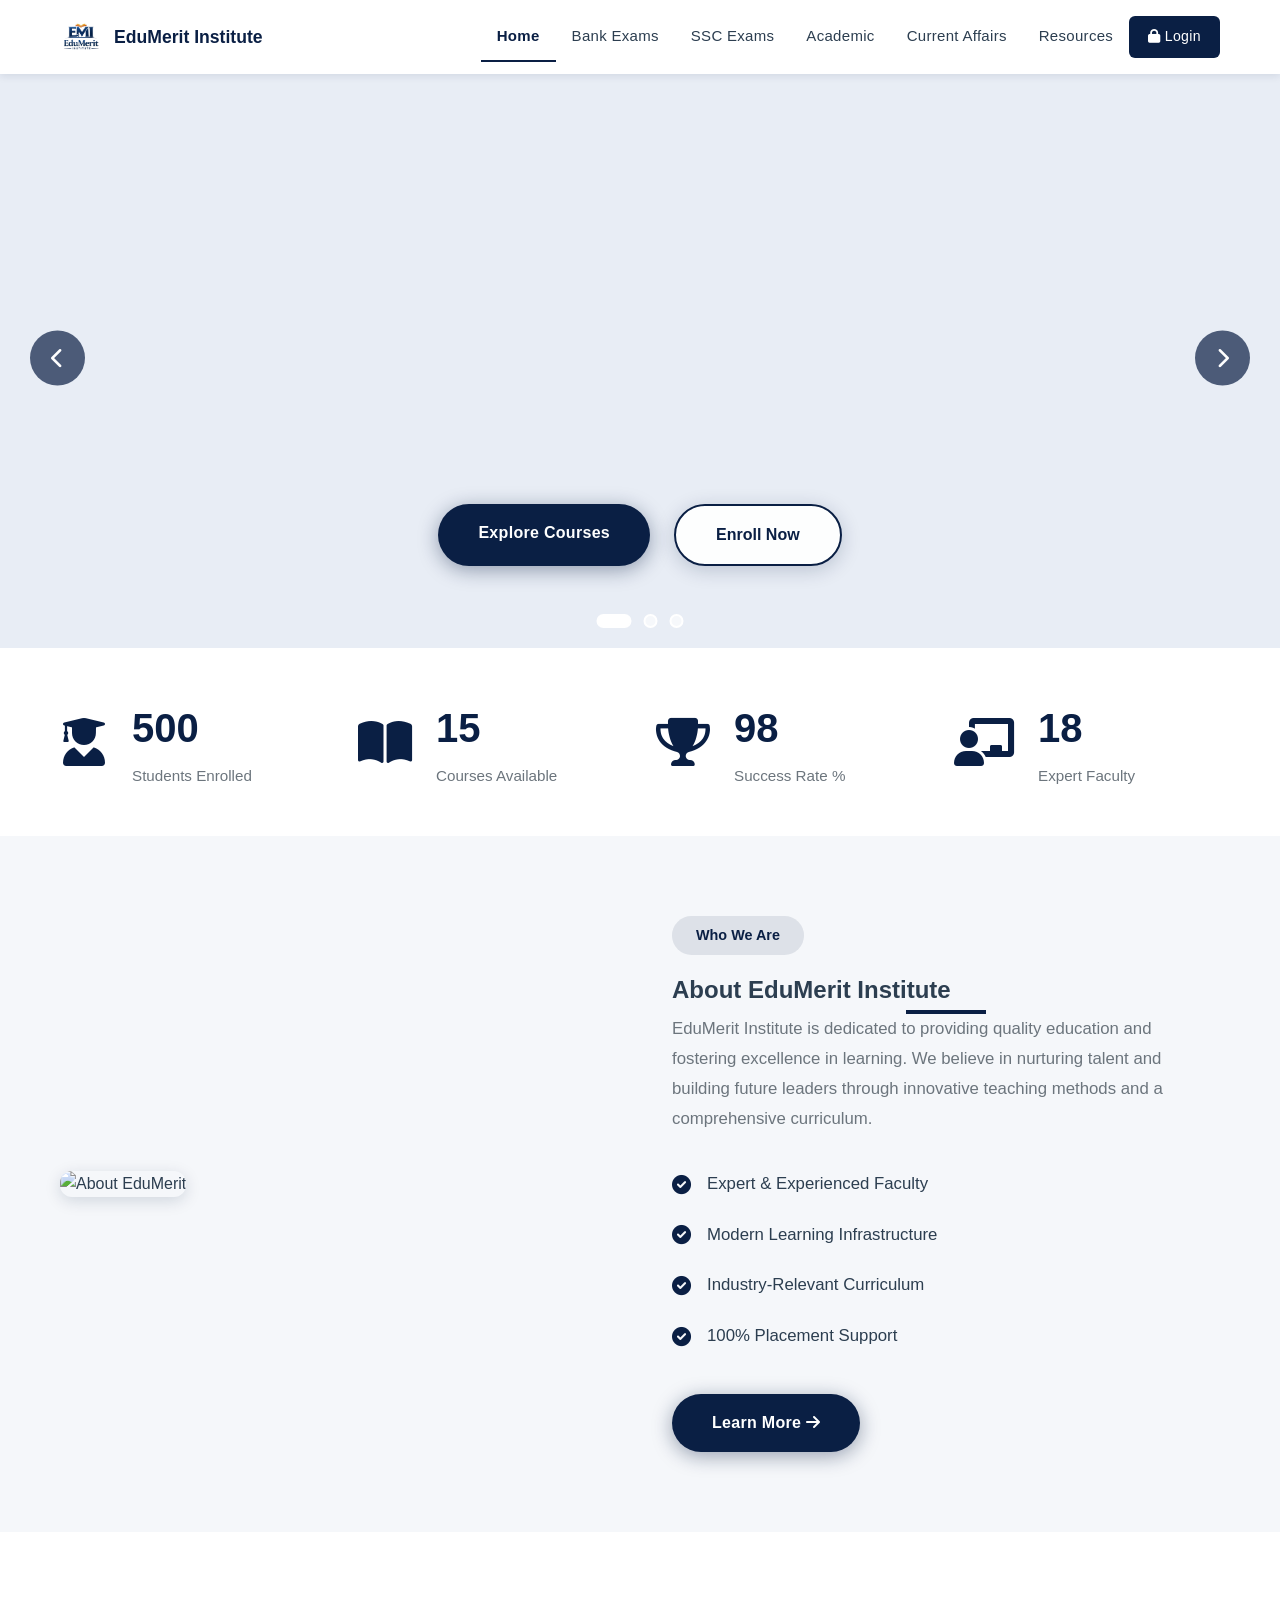
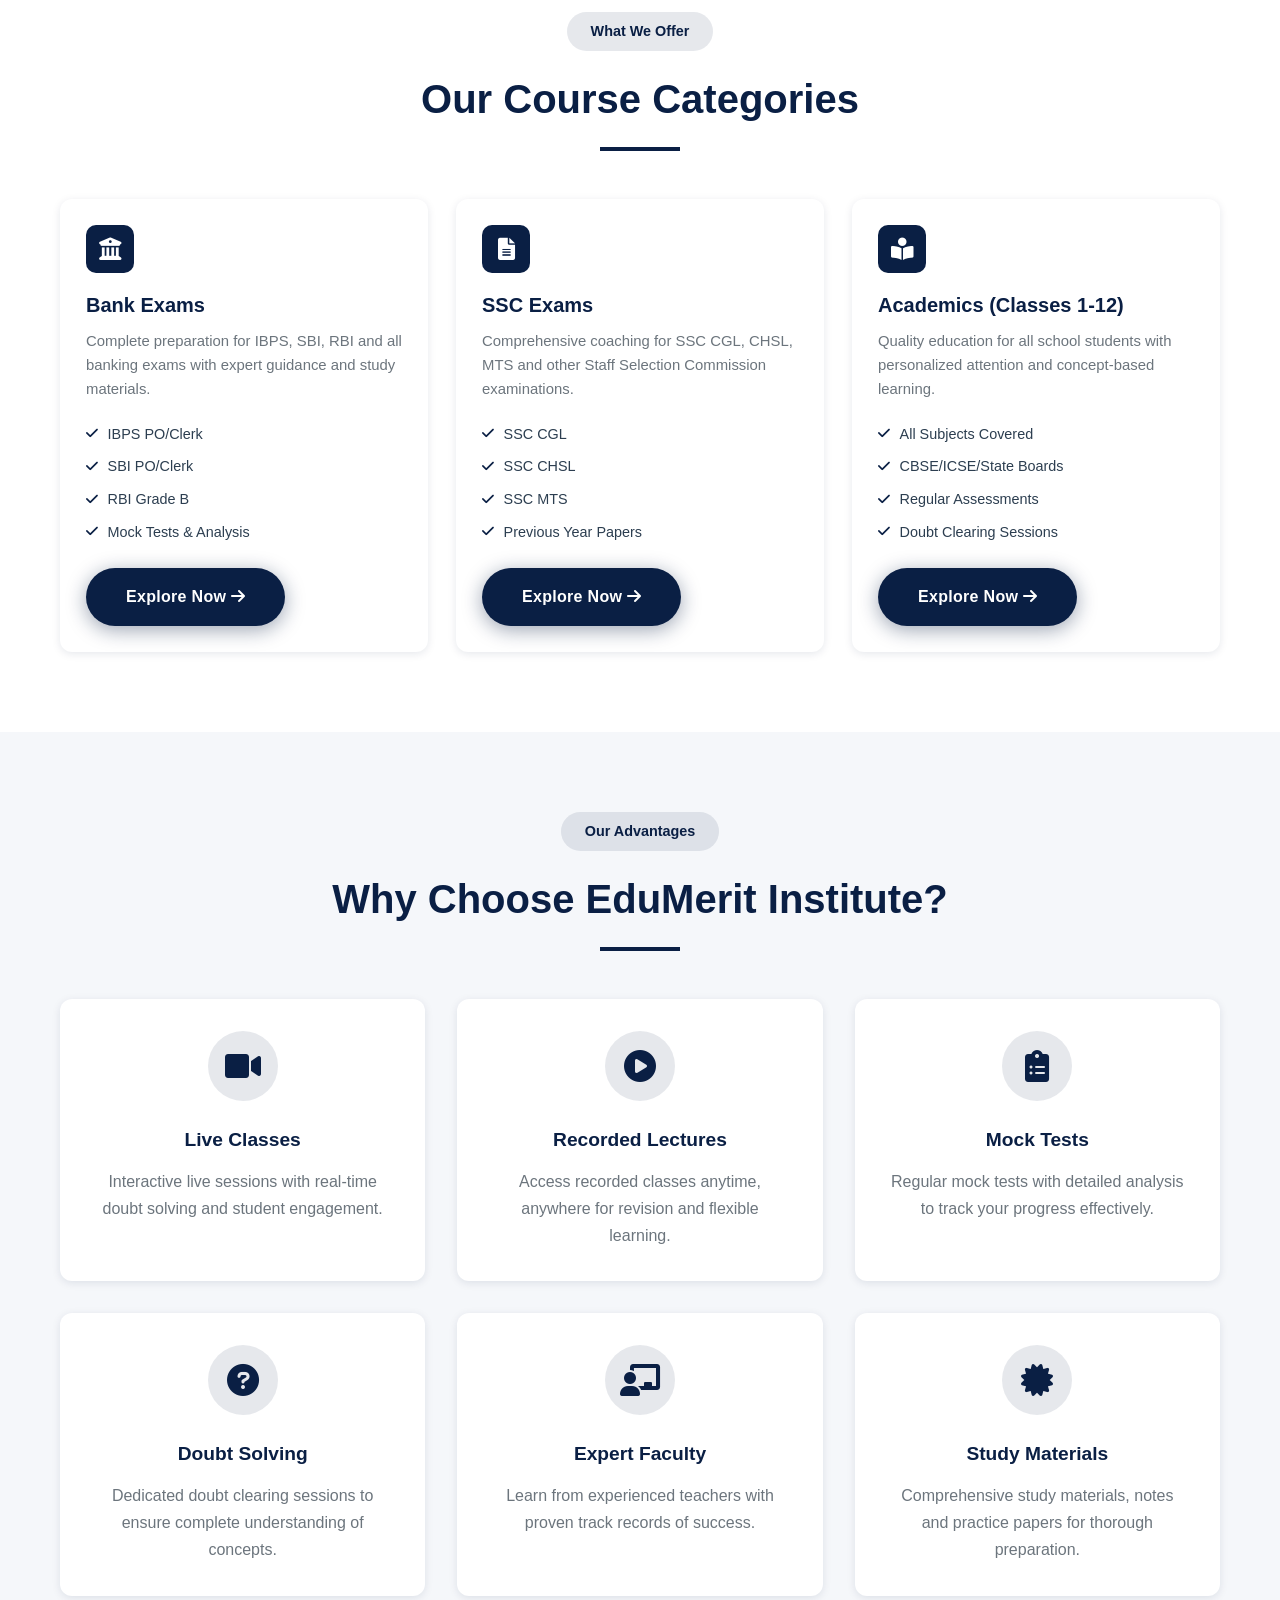
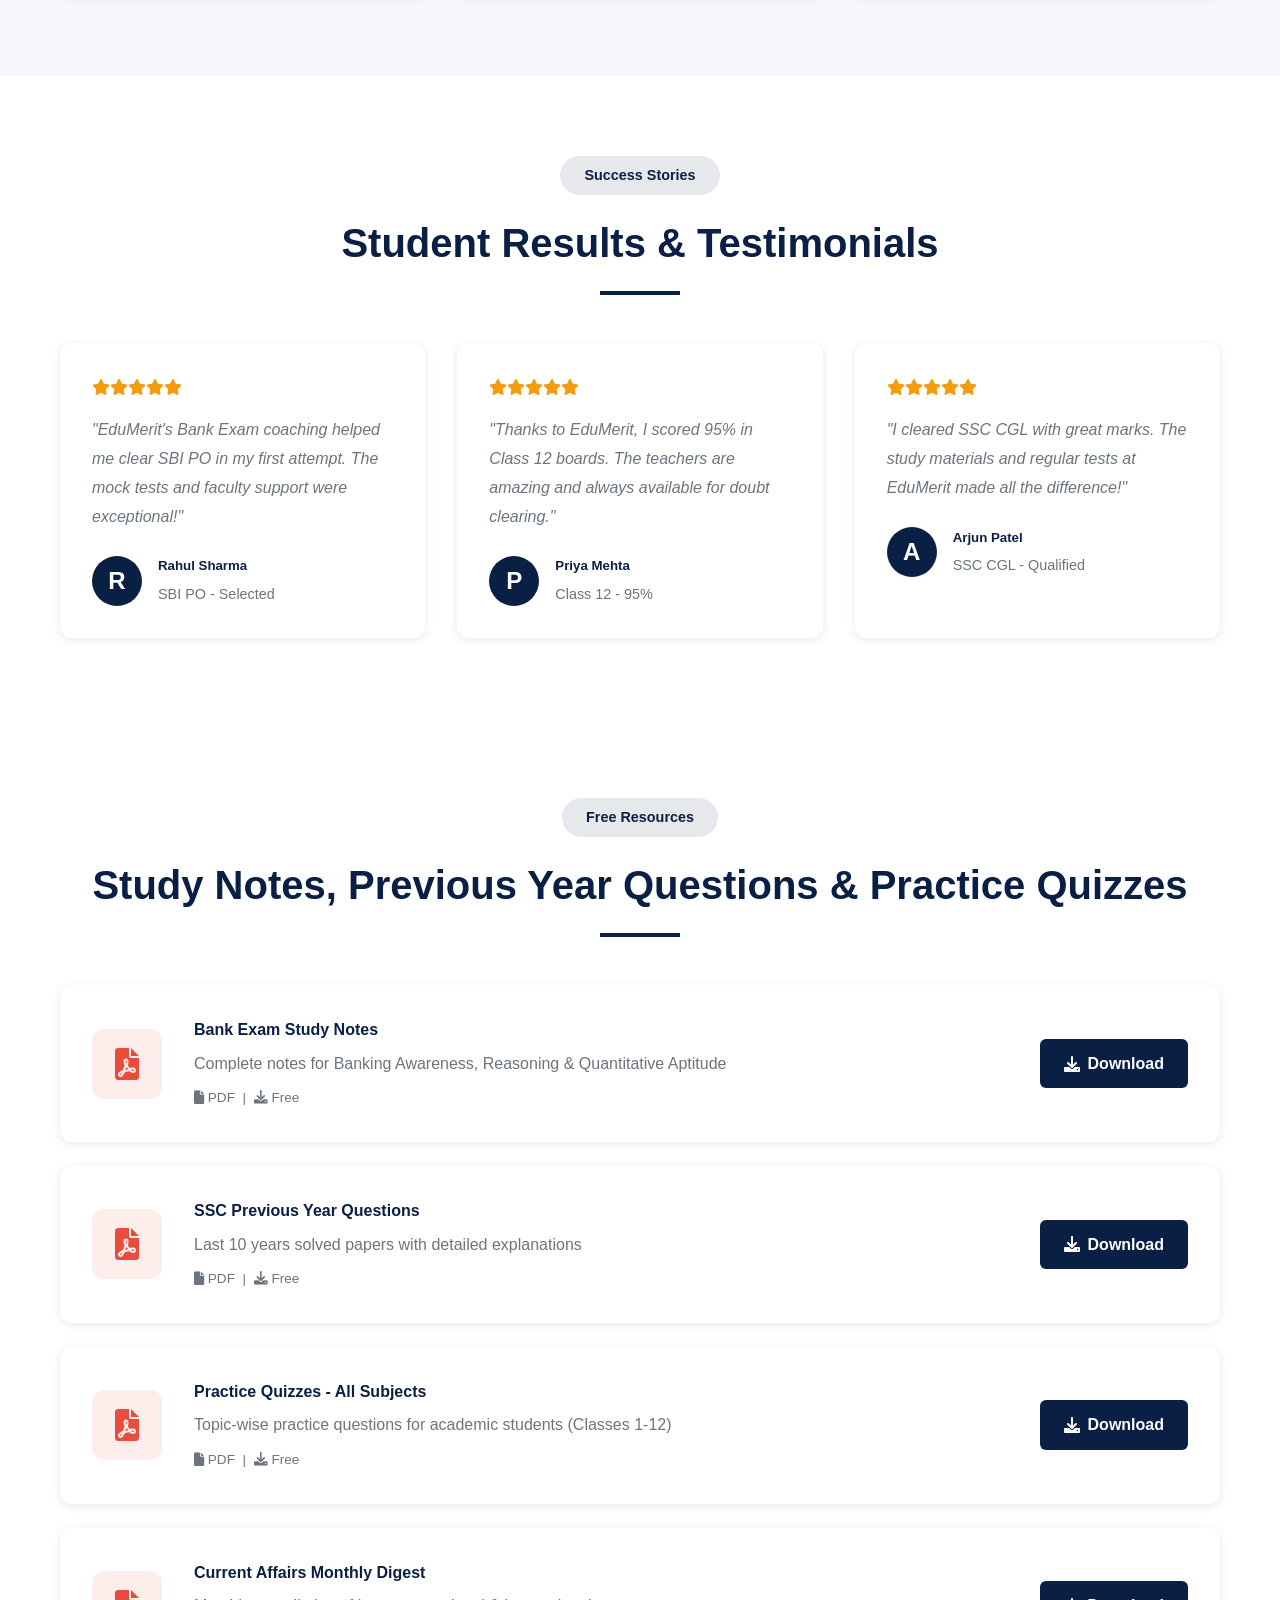
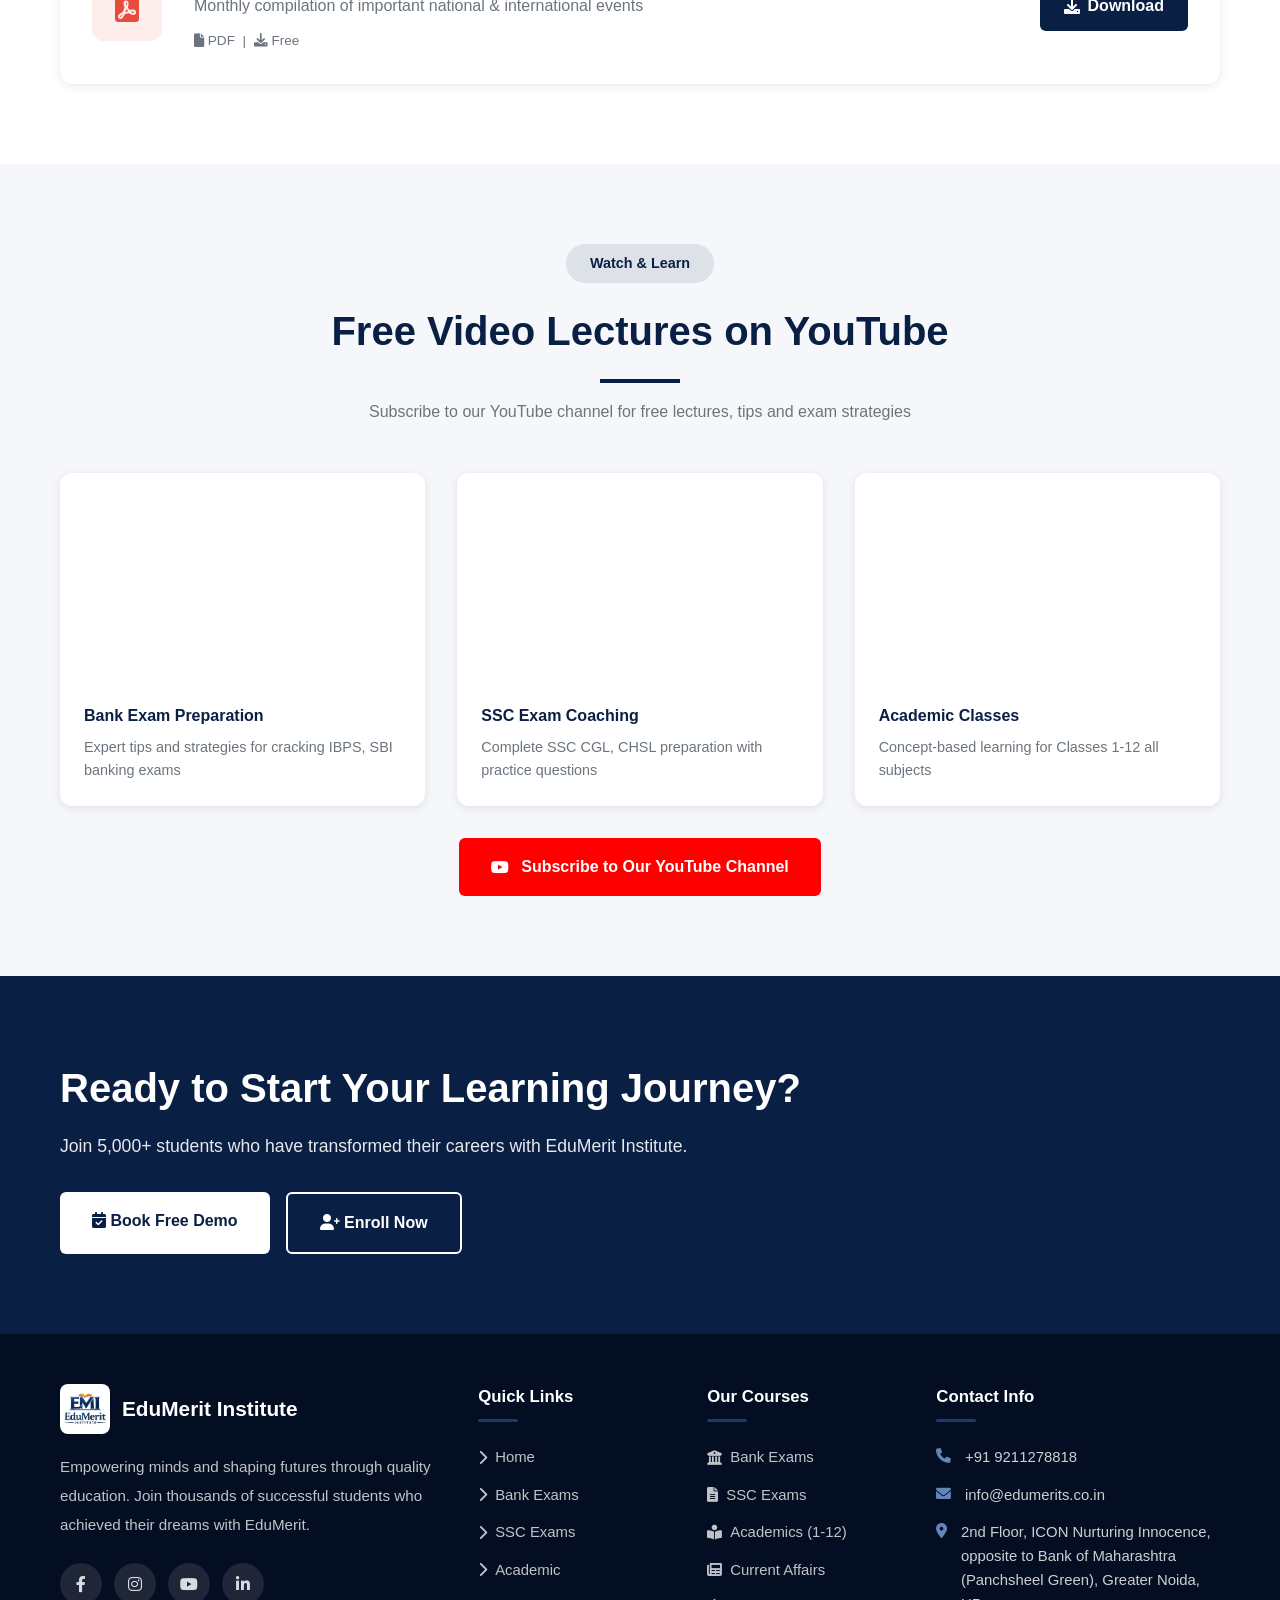
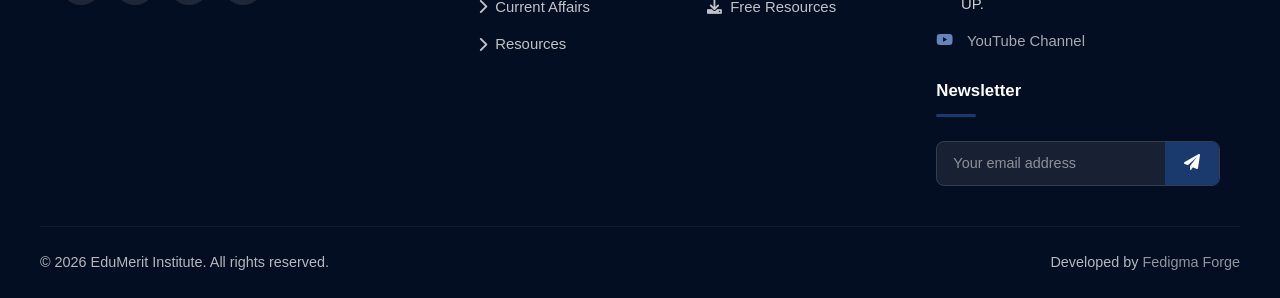
==== commit 1e721a66: "added /EduMeritInstitute-" ====
--- a/index.html
+++ b/index.html
@@ -32,7 +32,7 @@
     <!-- HERO BANNER SLIDER -->
     <section class="hero" id="heroBanner">
         <div class="slider-track" id="sliderTrack">
-           <div class="slide active" style="background: url('./HeroBannerSection/HomepageHeroBanner1.png') center top/100% 100% no-repeat;">
+           <div class="slide active" style="background: url('/EduMeritInstitute-/HeroBannerSection/HomepageHeroBanner1.png') center top/100% 100% no-repeat;">
     <div class="slide-content">
         <div class="slide-btns">
             <a href="pages/bank-exams.html" class="btn-primary">Explore Courses</a>
@@ -41,7 +41,7 @@
     </div>
 </div>
 
-<div class="slide" style="background: url('./HeroBannerSection/HomepageHeroBanner2.png') center top/100% 100% no-repeat;">
+<div class="slide" style="background: url('/EduMeritInstitute-/HeroBannerSection/HomepageHeroBanner2.png') center top/100% 100% no-repeat;">
     <div class="slide-content">
         <div class="slide-btns">
             <a href="pages/bank-exams.html" class="btn-primary">Bank Exams</a>
@@ -50,7 +50,7 @@
     </div>
 </div>
 
-<div class="slide" style="background: url('./HeroBannerSection/HomepageHeroBanner3.png') center top/100% 100% no-repeat;">
+<div class="slide" style="background: url('/EduMeritInstitute-/HeroBannerSection/HomepageHeroBanner3.png') center top/100% 100% no-repeat;">
     <div class="slide-content">
         <div class="slide-btns">
             <a href="pages/academic.html" class="btn-primary">View Programs</a>
